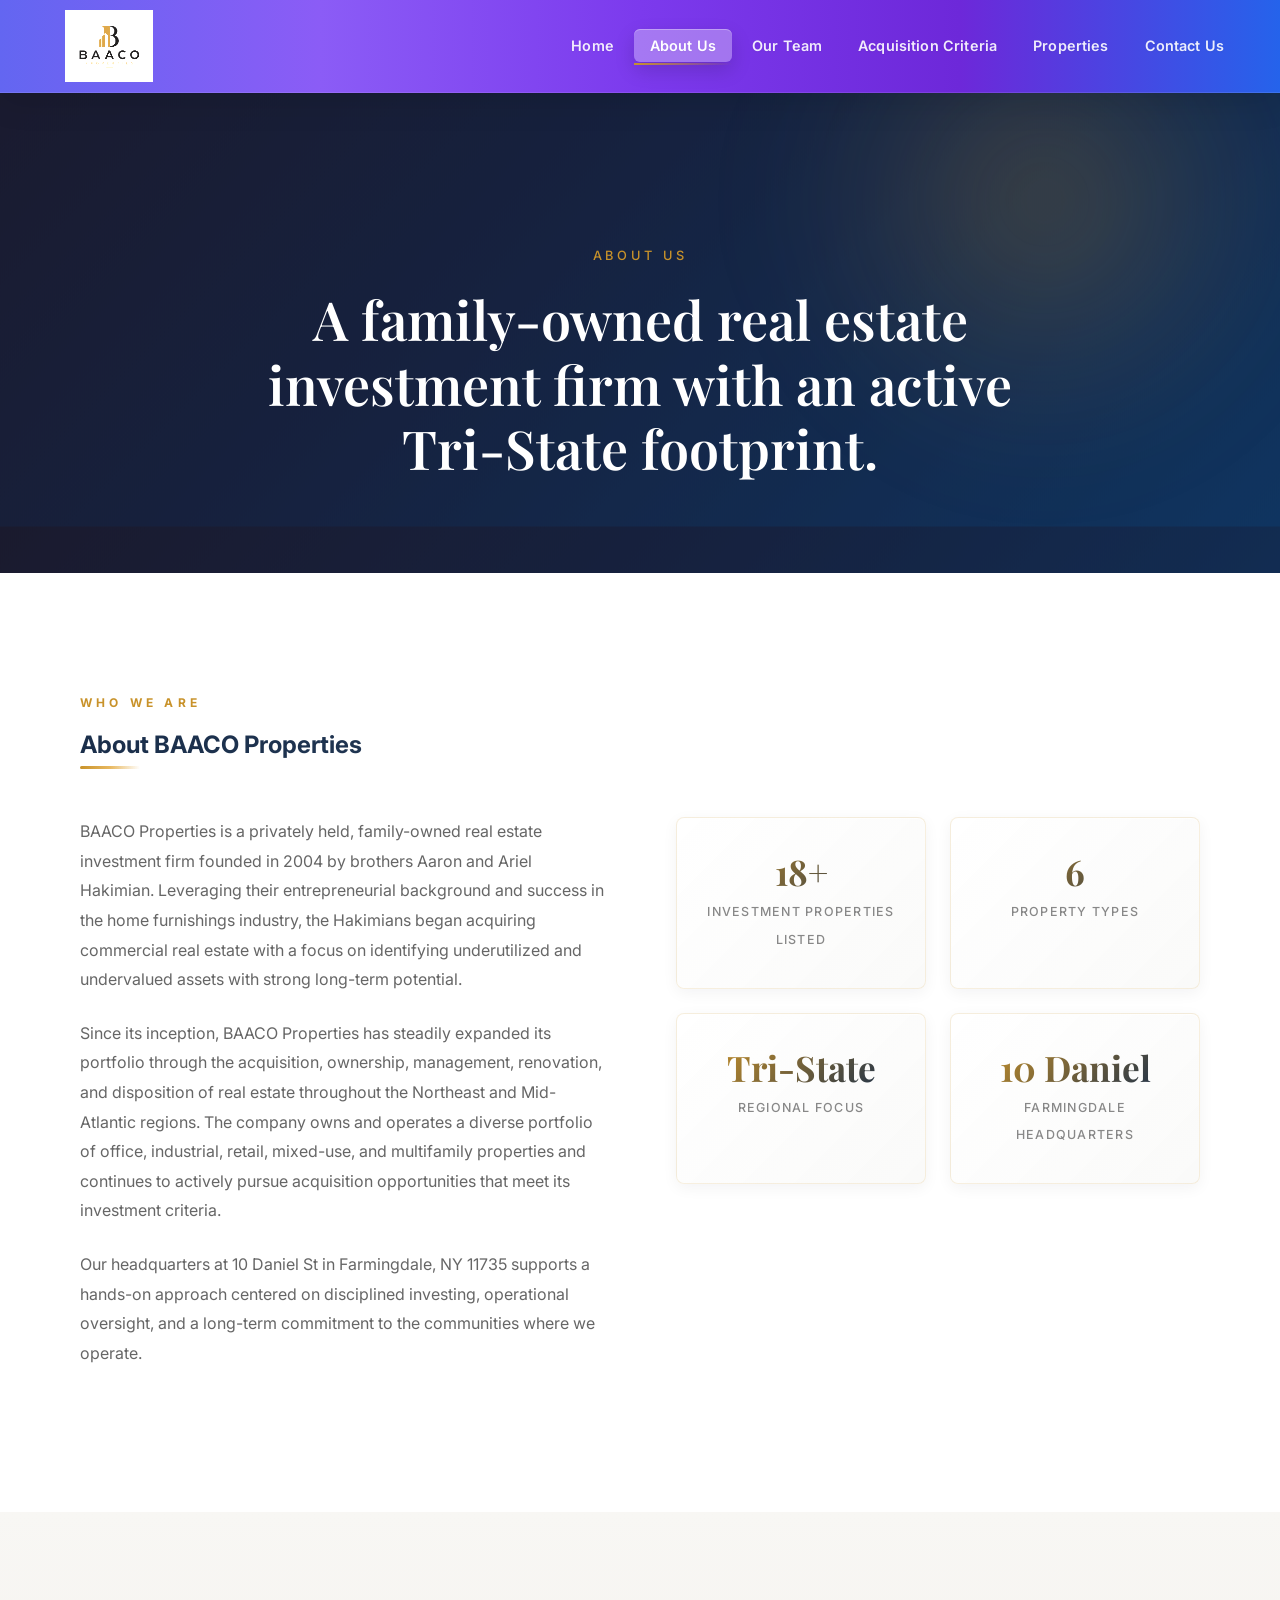
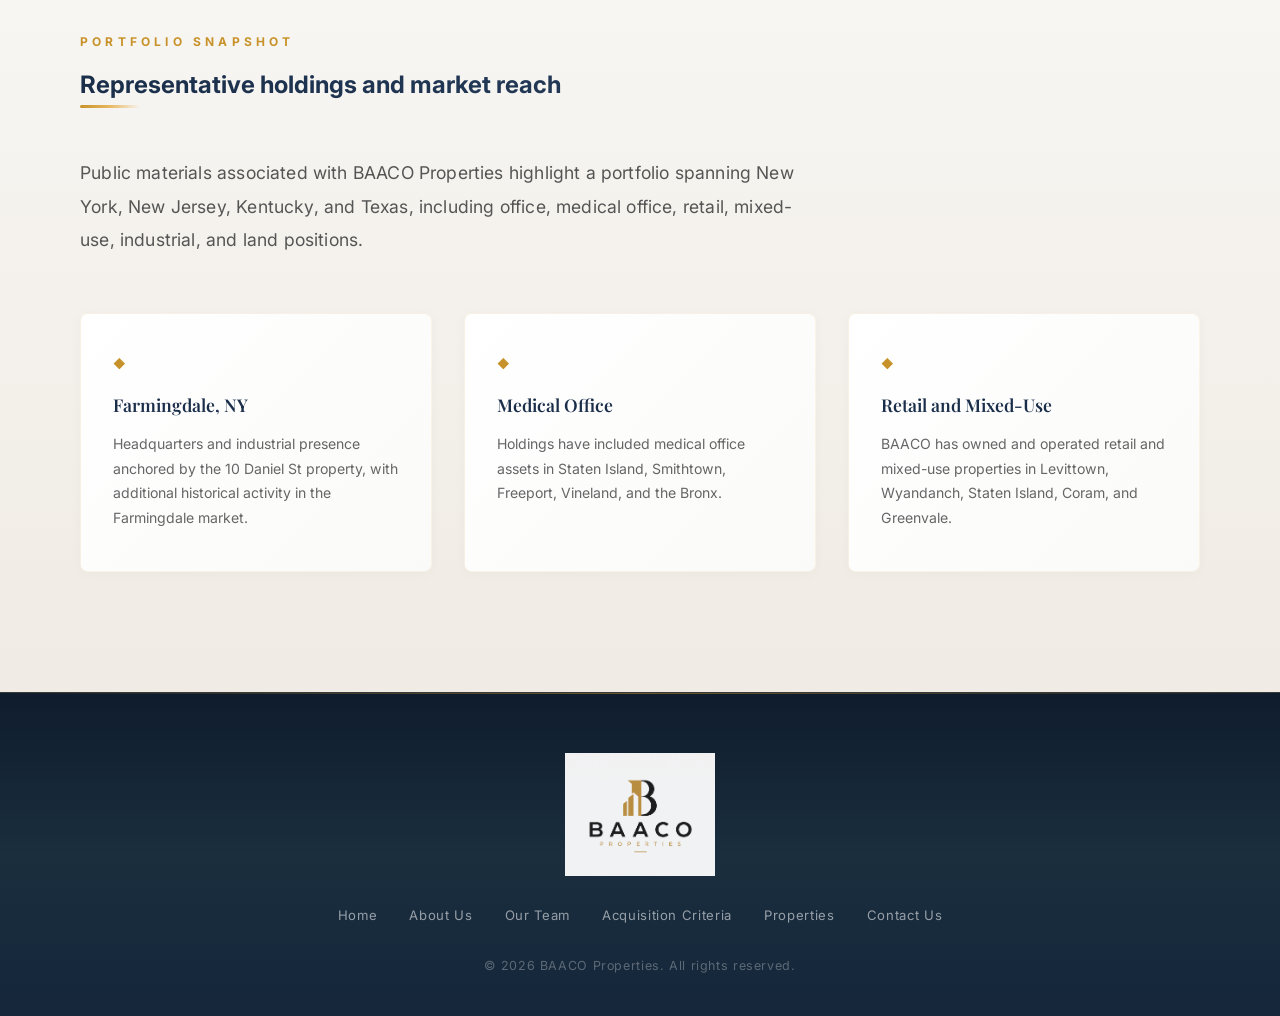
==== about.html @ a81d7909 "Initial website commit" ====
<!DOCTYPE html>
<html lang="en">
<head>
  <meta charset="UTF-8" />
  <meta name="viewport" content="width=device-width, initial-scale=1.0" />
  <title>BAACO Properties | About Us</title>
  <link rel="stylesheet" href="styles.css" />
  <link href="https://fonts.googleapis.com/css2?family=Playfair+Display:wght@400;600;700&family=Inter:wght@300;400;500;600&display=swap" rel="stylesheet" />
</head>
<body data-page="about">
  <header id="header">
    <div class="header-inner">
      <a href="index.html" class="logo">
        <img src="Images/ChatGPT Image Jun 22, 2026, 10_17_22 AM.png" alt="BAACO Properties logo" class="logo-image" />
      </a>
      <nav>
        <ul class="nav-links">
          <li><a href="index.html" class="nav-link">Home</a></li>
          <li><a href="about.html" class="nav-link">About Us</a></li>
          <li><a href="team.html" class="nav-link">Our Team</a></li>
          <li><a href="acquisition.html" class="nav-link">Acquisition Criteria</a></li>
          <li><a href="properties.html" class="nav-link">Properties</a></li>
          <li><a href="contact.html" class="nav-link">Contact Us</a></li>
        </ul>
        <button class="hamburger" id="hamburger" aria-label="Open menu">
          <span></span><span></span><span></span>
        </button>
      </nav>
    </div>
    <div class="mobile-menu" id="mobileMenu">
      <a href="index.html" class="mobile-link">Home</a> 
      <a href="about.html" class="mobile-link">About Us</a>
      <a href="team.html" class="mobile-link">Our Team</a>
      <a href="acquisition.html" class="mobile-link">Acquisition Criteria</a>
      <a href="properties.html" class="mobile-link">Properties</a>
      <a href="contact.html" class="mobile-link">Contact Us</a>
    </div>
  </header>

  <section class="page-hero">
    <div class="container">
      <p class="hero-sub">About Us</p>
      <h1 class="page-title">A family-owned real estate investment firm with an active Tri-State footprint.</h1>
    </div>
  </section>

  <section class="section">
    <div class="container">
      <div class="section-label">Who We Are</div>
      <h2 class="section-title">About BAACO Properties</h2>
      <div class="divider"></div>
      <div class="overview-grid">
        <div class="overview-text">
          <p>
            BAACO Properties is a privately held, family-owned real estate investment firm founded in 2004 by brothers Aaron and Ariel Hakimian. Leveraging their entrepreneurial background and success in the home furnishings industry, the Hakimians began acquiring commercial real estate with a focus on identifying underutilized and undervalued assets with strong long-term potential.
          </p>
          <p>
            Since its inception, BAACO Properties has steadily expanded its portfolio through the acquisition, ownership, management, renovation, and disposition of real estate throughout the Northeast and Mid-Atlantic regions. The company owns and operates a diverse portfolio of office, industrial, retail, mixed-use, and multifamily properties and continues to actively pursue acquisition opportunities that meet its investment criteria.
          </p>
          <p>
            Our headquarters at 10 Daniel St in Farmingdale, NY 11735 supports a hands-on approach centered on disciplined investing, operational oversight, and a long-term commitment to the communities where we operate.
          </p>
        </div>
        <div class="overview-stats">
          <div class="stat-card">
            <span class="stat-number">18+</span>
            <span class="stat-label">Investment Properties Listed</span>
          </div>
          <div class="stat-card">
            <span class="stat-number">6</span>
            <span class="stat-label">Property Types</span>
          </div>
          <div class="stat-card">
            <span class="stat-number">Tri-State</span>
            <span class="stat-label">Regional Focus</span>
          </div>
          <div class="stat-card">
            <span class="stat-number">10 Daniel</span>
            <span class="stat-label">Farmingdale Headquarters</span>
          </div>
        </div>
      </div>
    </div>
  </section>

  <section class="section section-alt">
    <div class="container">
      <div class="section-label">Portfolio Snapshot</div>
      <h2 class="section-title">Representative holdings and market reach</h2>
      <div class="divider"></div>
      <p class="section-intro">
        Public materials associated with BAACO Properties highlight a portfolio spanning New York, New Jersey, Kentucky, and Texas, including office, medical office, retail, mixed-use, industrial, and land positions.
      </p>
      <div class="criteria-grid">
        <div class="criteria-card">
          <div class="criteria-icon">&#9670;</div>
          <h3>Farmingdale, NY</h3>
          <p>Headquarters and industrial presence anchored by the 10 Daniel St property, with additional historical activity in the Farmingdale market.</p>
        </div>
        <div class="criteria-card">
          <div class="criteria-icon">&#9670;</div>
          <h3>Medical Office</h3>
          <p>Holdings have included medical office assets in Staten Island, Smithtown, Freeport, Vineland, and the Bronx.</p>
        </div>
        <div class="criteria-card">
          <div class="criteria-icon">&#9670;</div>
          <h3>Retail and Mixed-Use</h3>
          <p>BAACO has owned and operated retail and mixed-use properties in Levittown, Wyandanch, Staten Island, Coram, and Greenvale.</p>
        </div>
      </div>
    </div>
  </section>

  <footer class="footer">
    <div class="container footer-inner">
      <div class="footer-logo">
        <img src="Images/ChatGPT Image Jun 22, 2026, 10_17_22 AM.png" alt="BAACO Properties logo" class="footer-logo-image" />
      </div>
      <div class="footer-links">
        <a href="index.html">Home</a>
        <a href="about.html">About Us</a>
        <a href="team.html">Our Team</a>
        <a href="acquisition.html">Acquisition Criteria</a>
        <a href="properties.html">Properties</a>
        <a href="contact.html">Contact Us</a>
      </div>
      <p class="footer-copy">&copy; 2026 BAACO Properties. All rights reserved.</p>
    </div>
  </footer>

  <script src="script.js"></script>
</body>
</html>
---- styles.css ----
/* ===== RESPONSIVE DESIGN ===== */

/* Tablet: 768px and below */
@media (max-width: 768px) {
  .header-container {
    padding: 12px 24px;
    gap: 20px;
  }

  .logo-img {
    width: 100px;
    max-height: 50px;
  }

  .header-nav {
    display: none;
  }

  .header-hamburger {
    display: flex;
  }

  .nav-list {
    gap: 0;
  }

  .nav-item {
    padding: 8px 12px;
    font-size: 0.85rem;
  }

  .header-mobile-menu {
    padding: 12px 24px 20px;
  }

  .mobile-nav-item {
    padding: 10px 12px;
    font-size: 0.9rem;
  }

  .hero-content {
    padding: 40px 20px;
  }

  .hero-brand-main {
    font-size: 3rem;
  }

  .hero-brand-sub {
    font-size: 1rem;
  }
}

/* Mobile: 600px and below */
@media (max-width: 600px) {
  .header-container {
    padding: 10px 16px;
    gap: 12px;
  }

  .logo-img {
    width: 90px;
    max-height: 45px;
  }

  .header-mobile-menu {
    padding: 10px 16px 16px;
  }

  .mobile-nav-item {
    padding: 8px 10px;
    font-size: 0.85rem;
  }

  .hero {
    min-height: 90vh;
  }

  .hero-content {
    padding: 30px 16px;
    gap: 16px;
  }

  .hero-brand-main {
    font-size: 2.2rem;
  }

  .hero-brand-sub {
    font-size: 0.9rem;
  }

  .hero-title {
    font-size: 1.4rem;
  }

  .hero-cta {
    padding: 10px 24px;
    font-size: 0.85rem;
  }
}

/* Desktop: 1024px+ */
@media (min-width: 1024px) {
  .header-container {
    padding: 16px 60px;
  }

  .nav-list {
    gap: 8px;
  }

  .nav-item {
    font-size: 0.95rem;
    padding: 12px 18px;
  }
}
/* =============================================
   BAACO PROPERTIES - STYLESHEET
   ============================================= */

*, *::before, *::after {
  box-sizing: border-box;
  margin: 0;
  padding: 0;
}

html {
  scroll-behavior: smooth;
}

/* =============================================
   KEYFRAME ANIMATIONS
   ============================================= */

@keyframes fadeInUp {
  from {
    opacity: 0;
    transform: translateY(40px);
  }
  to {
    opacity: 1;
    transform: translateY(0);
  }
}

@keyframes fadeIn {
  from {
    opacity: 0;
  }
  to {
    opacity: 1;
  }
}

@keyframes slideInLeft {
  from {
    opacity: 0;
    transform: translateX(-60px);
  }
  to {
    opacity: 1;
    transform: translateX(0);
  }
}

@keyframes slideInRight {
  from {
    opacity: 0;
    transform: translateX(60px);
  }
  to {
    opacity: 1;
    transform: translateX(0);
  }
}

@keyframes scaleIn {
  from {
    opacity: 0;
    transform: scale(0.9);
  }
  to {
    opacity: 1;
    transform: scale(1);
  }
}

@keyframes float {
  0%, 100% {
    transform: translateY(0px);
  }
  50% {
    transform: translateY(-12px);
  }
}

@keyframes pulse {
  0%, 100% {
    opacity: 1;
  }
  50% {
    opacity: 0.7;
  }
}

@keyframes glow {
  0%, 100% {
    box-shadow: 0 0 20px rgba(200, 146, 42, 0.3);
  }
  50% {
    box-shadow: 0 0 40px rgba(200, 146, 42, 0.6);
  }
}

@keyframes shimmer {
  0% {
    background-position: -1000px 0;
  }
  100% {
    background-position: 1000px 0;
  }
}

@keyframes marqueeScroll {
  from {
    transform: translateX(0);
  }
  to {
    transform: translateX(-50%);
  }
}

body {
  font-family: 'Inter', sans-serif;
  color: #1a1a2e;
  background: #fff;
  line-height: 1.7;
  animation: fadeIn 0.5s ease-out;
}

a {
  color: inherit;
}

#header {
  position: sticky;
  top: 0;
  left: 0;
  width: 100%;
  z-index: 1000;
  background: linear-gradient(90deg, #6366f1 0%, #8b5cf6 25%, #7c3aed 50%, #6d28d9 75%, #2563eb 100%);
  backdrop-filter: blur(12px);
  -webkit-backdrop-filter: blur(12px);
  border-bottom: 1px solid rgba(255, 255, 255, 0.1);
  transition: box-shadow 0.3s ease;
  box-shadow: 0 10px 30px rgba(0, 0, 0, 0.1);
}

#header.scrolled {
  box-shadow: 0 10px 40px rgba(0, 0, 0, 0.15);
}

.header-inner {
  max-width: 1280px;
  margin: 0 auto;
  padding: 10px 40px;
  min-height: 92px;
  display: flex;
  align-items: center;
  justify-content: space-between;
  gap: 16px;
}

.logo {
  display: flex;
  align-items: center;
  text-decoration: none;
  cursor: pointer;
  flex-shrink: 0;
  animation: slideInLeft 0.6s ease-out;
}

.logo-image {
  display: block;
  width: 138px;
  max-height: 72px;
  height: auto;
  object-fit: contain;
  filter: brightness(1.15);
  transition: filter 0.3s ease;
}

.logo:hover .logo-image {
  filter: brightness(1.35);
}

nav {
  display: flex;
  align-items: center;
  gap: 8px;
}

.nav-links {
  display: flex;
  list-style: none;
  gap: 4px;
}

.nav-link {
  font-size: 0.9rem;
  font-weight: 500;
  color: rgba(255, 255, 255, 0.9);
  text-decoration: none;
  letter-spacing: 0.01em;
  padding: 8px 16px;
  border-radius: 6px;
  transition: all 0.3s cubic-bezier(0.34, 1.56, 0.64, 1);
  position: relative;
  background: transparent;
  white-space: nowrap;
}

.nav-link::before {
  content: "";
  position: absolute;
  inset: 0;
  background: rgba(255, 255, 255, 0.15);
  border-radius: 6px;
  opacity: 0;
  transition: opacity 0.3s ease;
  z-index: -1;
}

.nav-link:hover::before,
.nav-link.active::before {
  opacity: 1;
}

.nav-link:hover,
.nav-link.active {
  color: #ffffff;
  background: rgba(255, 255, 255, 0.2);
  backdrop-filter: blur(10px);
  box-shadow: 0 8px 20px rgba(0, 0, 0, 0.15), inset 0 1px 0 rgba(255, 255, 255, 0.3);
}

.hamburger {
  display: none;
  flex-direction: column;
  gap: 5px;
  background: none;
  border: none;
  cursor: pointer;
  padding: 6px;
  transition: all 0.3s ease;
}

.hamburger span {
  display: block;
  width: 24px;
  height: 2px;
  background: rgba(255, 255, 255, 0.9);
  border-radius: 2px;
  transition: all 0.3s cubic-bezier(0.34, 1.56, 0.64, 1);
}

.hamburger:hover span {
  background: #ffffff;
}

.hamburger.open span:nth-child(1) {
  transform: rotate(45deg) translateY(10px);
}

.hamburger.open span:nth-child(2) {
  opacity: 0;
}

.hamburger.open span:nth-child(3) {
  transform: rotate(-45deg) translateY(-8px);
}

.mobile-menu {
  display: none;
  flex-direction: column;
  background: linear-gradient(180deg, rgba(99, 102, 241, 0.95) 0%, rgba(124, 58, 237, 0.95) 100%);
  padding: 12px 40px 20px;
  border-top: 1px solid rgba(255, 255, 255, 0.1);
  backdrop-filter: blur(10px);
}

.mobile-menu.open {
  display: flex;
  animation: slideInDown 0.3s ease-out;
}

.mobile-link {
  font-size: 0.95rem;
  font-weight: 500;
  color: rgba(255, 255, 255, 0.9);
  text-decoration: none;
  padding: 12px 0;
  border-bottom: 1px solid rgba(255, 255, 255, 0.1);
  transition: all 0.3s ease;
}

.mobile-link:hover,
.mobile-link.active {
  color: #ffffff;
  padding-left: 8px;
}

.hero,
.page-hero {
  position: relative;
  display: flex;
  align-items: center;
  justify-content: center;
}

.hero {
  min-height: calc(100vh - 92px);
  padding: 30px 0 20px;
  background: linear-gradient(135deg, #1a1a2e 0%, #16213e 40%, #0f3460 100%);
  position: relative;
  overflow: hidden;
}

.hero-media-scroller {
  position: absolute;
  inset: 0;
  overflow-y: auto;
  overflow-x: hidden;
  z-index: 1;
  scrollbar-gutter: stable;
  scrollbar-width: auto;
  scrollbar-color: #c8922a rgba(8, 19, 36, 0.72);
}

.hero-media-scroller::-webkit-scrollbar {
  width: 18px;
}

.hero-media-scroller::-webkit-scrollbar-track {
  background: rgba(8, 19, 36, 0.72);
  border-left: 1px solid rgba(255, 255, 255, 0.14);
}

.hero-media-scroller::-webkit-scrollbar-thumb {
  background: linear-gradient(180deg, #e3b557 0%, #c8922a 100%);
  border-radius: 999px;
  border: 3px solid rgba(8, 19, 36, 0.72);
}

.hero-media-image {
  width: 100%;
  min-height: 100%;
  height: auto;
  display: block;
}

.hero::before {
  content: "";
  position: absolute;
  top: 0;
  left: 0;
  right: 0;
  bottom: 0;
  background: linear-gradient(135deg, rgba(26, 26, 46, 0.45) 0%, rgba(22, 33, 62, 0.45) 40%, rgba(15, 52, 96, 0.45) 100%);
  z-index: 1;
  pointer-events: none;
}

.hero::after {
  content: "";
  position: absolute;
  top: -50%;
  right: -10%;
  width: 800px;
  height: 800px;
  background: radial-gradient(circle, rgba(200, 146, 42, 0.3) 0%, rgba(200, 146, 42, 0.1) 30%, transparent 70%);
  border-radius: 50%;
  filter: blur(60px);
  z-index: 0;
}

.page-hero {
  min-height: 480px;
  padding: 140px 0 80px;
  background: linear-gradient(135deg, #1a1a2e 0%, #16213e 40%, #0f3460 100%);
  position: relative;
  overflow: hidden;
}

.page-hero::before {
  content: "";
  position: absolute;
  top: -40%;
  right: -5%;
  width: 600px;
  height: 600px;
  background: radial-gradient(circle, rgba(200, 146, 42, 0.25) 0%, rgba(200, 146, 42, 0.08) 35%, transparent 65%);
  border-radius: 50%;
  filter: blur(50px);
}

.hero-overlay {
  position: absolute;
  inset: 0;
  background: linear-gradient(135deg, rgba(10, 21, 42, 0.62) 0%, rgba(12, 28, 52, 0.56) 45%, rgba(14, 42, 82, 0.52) 100%);
  z-index: 2;
  pointer-events: none;
}

.hero-content,
.page-hero .container {
  position: relative;
  z-index: 3;
  text-align: center;
  color: #fff;
}

.hero-content {
  max-width: 760px;
  padding: 0 24px;
  display: flex;
  flex-direction: column;
  align-items: center;
  justify-content: center;
  pointer-events: none;
}

.hero-brand {
  display: flex;
  flex-direction: column;
  align-items: center;
  justify-content: center;
  margin-bottom: 24px;
  animation: fadeInUp 0.8s ease-out 0s both;
  z-index: 100;
  position: relative;
}

.hero-brand-main {
  font-size: 4rem;
  font-weight: 800;
  color: #ffffff;
  letter-spacing: 0.15em;
  line-height: 1;
  text-transform: uppercase;
  text-shadow: 0 2px 10px rgba(0, 0, 0, 0.3);
  animation: fadeInScale 0.8s ease-out 0.1s both;
  opacity: 1;
  visibility: visible;
  display: block;
}

.hero-brand-sub {
  font-size: 1.2rem;
  font-weight: 400;
  color: #999999;
  letter-spacing: 0.15em;
  text-transform: uppercase;
  margin-top: 8px;
  animation: fadeInScale 0.8s ease-out 0.2s both;
  opacity: 1;
  visibility: visible;
  display: block;
}

.hero-sub {
  font-size: 0.8rem;
  letter-spacing: 0.3em;
  font-weight: 500;
  color: #c8922a;
  margin-bottom: 20px;
  text-transform: uppercase;
}

.hero-title,
.page-title {
  font-family: 'Playfair Display', serif;
  font-size: clamp(2.4rem, 5vw, 4rem);
  font-weight: 600;
  line-height: 1.2;
  color: #fff;
  animation: fadeInUp 0.8s ease-out 0.2s both;
}

.page-title {
  max-width: 820px;
  margin: 0 auto;
  font-size: clamp(2rem, 4.2vw, 3.4rem);
}

.hero-title {
  margin-bottom: 36px;
}

.hero-btn {
  display: inline-block;
  padding: 14px 42px;
  background: transparent;
  border: 1.5px solid rgba(255, 255, 255, 0.8);
  color: #fff;
  font-size: 0.875rem;
  font-weight: 500;
  letter-spacing: 0.12em;
  text-decoration: none;
  text-transform: uppercase;
  transition: all 0.4s cubic-bezier(0.34, 1.56, 0.64, 1);
  animation: fadeInUp 0.8s ease-out 0.4s both;
  pointer-events: auto;
}

.hero-btn:hover {
  background: #c8922a;
  border-color: #c8922a;
  color: #fff;
  transform: translateY(-3px);
  box-shadow: 0 12px 30px rgba(200, 146, 42, 0.3);
}

.hero-ticker {
  position: relative;
  overflow: hidden;
  border-top: 1px solid rgba(255, 255, 255, 0.08);
  border-bottom: 1px solid rgba(15, 28, 46, 0.08);
  background: linear-gradient(180deg, #f7f4ee 0%, #ffffff 100%);
}

.hero-ticker::before,
.hero-ticker::after {
  content: "";
  position: absolute;
  top: 0;
  bottom: 0;
  width: 110px;
  z-index: 2;
  pointer-events: none;
}

.hero-ticker::before {
  left: 0;
  background: linear-gradient(90deg, #f7f4ee 0%, rgba(247, 244, 238, 0) 100%);
}

.hero-ticker::after {
  right: 0;
  background: linear-gradient(270deg, #ffffff 0%, rgba(255, 255, 255, 0) 100%);
}

.hero-ticker-track {
  display: flex;
  width: max-content;
  animation: marqueeScroll 26s linear infinite;
}

.hero-ticker-group {
  display: flex;
  align-items: center;
  gap: 34px;
  flex-shrink: 0;
  padding: 20px 17px;
}

.hero-ticker-group span {
  position: relative;
  font-size: 1.45rem;
  line-height: 1;
  letter-spacing: 0.06em;
  text-transform: uppercase;
  font-weight: 700;
  color: #14253c;
  white-space: nowrap;
}

.hero-ticker-group span::after {
  content: "/";
  margin-left: 34px;
  color: #c8922a;
}

.hero-ticker-group span:last-child::after {
  content: "/";
}

@media (prefers-reduced-motion: reduce) {
  .hero-ticker-track {
    animation: none;
  }
}

@media (max-width: 768px) {
  .hero-ticker::before,
  .hero-ticker::after {
    width: 48px;
  }

  .hero-ticker-group {
    gap: 22px;
    padding: 16px 12px;
  }

  .hero-ticker-group span {
    font-size: 0.92rem;
    letter-spacing: 0.08em;
  }

  .hero-ticker-group span::after {
    margin-left: 22px;
  }
}

.section {
  padding: 120px 0;
}

.section-alt {
  background: linear-gradient(180deg, #f8f7f4 0%, #f0ebe4 100%);
}

.container {
  max-width: 1200px;
  margin: 0 auto;
  padding: 0 40px;
}

.section-label {
  font-size: 0.75rem;
  letter-spacing: 0.35em;
  font-weight: 700;
  color: #c8922a;
  text-transform: uppercase;
  margin-bottom: 12px;
}\n\n.section-title {
  font-family: 'Playfair Display', serif;
  font-size: clamp(1.8rem, 3vw, 2.8rem);
  font-weight: 700;
  color: #1a2e4a;
  margin-bottom: 24px;
}

.divider {
  width: 60px;
  height: 3px;
  background: linear-gradient(90deg, #c8922a 0%, #e8b860 100%);
  margin-bottom: 48px;
  border-radius: 2px;
}

.section-intro {
  max-width: 720px;
  font-size: 1.05rem;
  color: #666;
  margin-bottom: 56px;
  line-height: 1.85;
  font-weight: 400;
}

.home-grid {
  display: grid;
  grid-template-columns: repeat(2, minmax(0, 1fr));
  gap: 28px;
}

.feature-card {
  display: block;
  padding: 36px 34px;
  border: 1px solid rgba(200, 146, 42, 0.15);
  text-decoration: none;
  background: linear-gradient(135deg, #ffffff 0%, #fafaf9 100%);
  border-radius: 8px;
  transition: all 0.3s cubic-bezier(0.34, 1.56, 0.64, 1);
  box-shadow: 0 2px 8px rgba(0, 0, 0, 0.04);
  position: relative;
  overflow: hidden;
}

.feature-card::before {
  content: "";
  position: absolute;
  top: 0;
  left: -100%;
  width: 100%;
  height: 100%;
  background: linear-gradient(90deg, transparent, rgba(200, 146, 42, 0.1), transparent);
  transition: left 0.6s ease;
}

.feature-card:hover::before {
  left: 100%;
}

.feature-card:hover {
  transform: translateY(-6px);
  box-shadow: 0 24px 48px rgba(200, 146, 42, 0.15);
  border-color: #c8922a;
}

.feature-kicker {
  display: block;
  margin-bottom: 10px;
  font-size: 0.78rem;
  letter-spacing: 0.16em;
  text-transform: uppercase;
  color: #c8922a;
  font-weight: 600;
}

.feature-card h3 {
  font-family: 'Playfair Display', serif;
  font-size: 1.35rem;
  color: #1a2e4a;
  margin-bottom: 12px;
}

.feature-card p {
  color: #666;
  font-size: 0.92rem;
}

.overview-grid {
  display: grid;
  grid-template-columns: 1fr 1fr;
  gap: 72px;
  align-items: start;
}

.overview-text p {
  font-size: 1rem;
  color: #666;
  margin-bottom: 24px;
  line-height: 1.85;
  font-weight: 400;
}

.overview-text p strong {
  color: #1a2e4a;
  font-weight: 600;
}

.overview-stats {
  display: grid;
  grid-template-columns: 1fr 1fr;
  gap: 24px;
}

.acquisition-page {
  background:
    radial-gradient(circle at top right, rgba(200, 146, 42, 0.10), transparent 24%),
    linear-gradient(180deg, #f7f4ee 0%, #ffffff 24%, #fbfaf8 100%);
}

.acquisition-section {
  position: relative;
}

.acquisition-intro-panel {
  display: grid;
  grid-template-columns: minmax(0, 1.35fr) minmax(280px, 0.9fr);
  gap: 28px;
  align-items: end;
  padding: 42px;
  border-radius: 34px;
  background: linear-gradient(135deg, rgba(255, 255, 255, 0.96) 0%, rgba(248, 245, 239, 0.98) 100%);
  border: 1px solid rgba(26, 46, 74, 0.08);
  box-shadow: 0 26px 70px rgba(18, 28, 45, 0.08);
}

.acquisition-intro-copy .section-intro {
  margin-bottom: 0;
  max-width: 760px;
}

.acquisition-intro-stats {
  display: grid;
  gap: 14px;
}

.acquisition-mini-stat {
  padding: 22px 22px 20px;
  border-radius: 22px;
  background: linear-gradient(135deg, #1a2e4a 0%, #213e66 100%);
  box-shadow: 0 18px 42px rgba(26, 46, 74, 0.18);
}

.acquisition-mini-value {
  display: block;
  margin-bottom: 6px;
  font-family: 'Playfair Display', serif;
  font-size: 1.55rem;
  color: #fff;
}

.acquisition-mini-label {
  display: block;
  font-size: 0.72rem;
  font-weight: 700;
  letter-spacing: 0.15em;
  text-transform: uppercase;
  color: rgba(255, 255, 255, 0.72);
}

.acquisition-criteria-grid {
  margin-top: 34px;
}

.acquisition-criteria-card {
  position: relative;
  padding-top: 46px;
  border-radius: 22px;
  background: linear-gradient(180deg, #ffffff 0%, #fbf9f5 100%);
  box-shadow: 0 16px 38px rgba(18, 28, 45, 0.05);
}

.acquisition-criteria-card::before {
  content: "";
  position: absolute;
  top: 0;
  left: 0;
  right: 0;
  height: 4px;
  border-radius: 22px 22px 0 0;
  background: linear-gradient(90deg, #c8922a 0%, rgba(200, 146, 42, 0) 88%);
}

.acquisition-thresholds-shell {
  display: grid;
  grid-template-columns: minmax(0, 1.05fr) minmax(0, 1fr);
  gap: 28px;
  margin-top: 56px;
  padding: 38px;
  border-radius: 34px;
  background: linear-gradient(135deg, #16253e 0%, #1d3960 100%);
  box-shadow: 0 30px 80px rgba(18, 28, 45, 0.18);
}

.acquisition-subtitle {
  font-size: clamp(1.5rem, 2.5vw, 2rem);
}

.acquisition-thresholds-copy .section-title,
.acquisition-thresholds-copy p,
.acquisition-thresholds-copy .section-label {
  color: #fff;
}

.acquisition-thresholds-copy .section-label {
  color: #d6a94b;
}

.acquisition-thresholds-copy .divider {
  background: linear-gradient(90deg, #d6a94b 0%, rgba(214, 169, 75, 0.12) 100%);
}

.acquisition-thresholds-copy p {
  color: rgba(255, 255, 255, 0.84);
}

.acquisition-threshold-stats {
  align-self: stretch;
}

.acquisition-threshold-stats .stat-card {
  background: rgba(255, 255, 255, 0.96);
}

.acquisition-leadership-grid {
  margin-top: 38px;
  padding-top: 42px;
  border-top: 1px solid rgba(26, 46, 74, 0.08);
}

.acquisition-leadership-copy p + p {
  margin-top: 16px;
}

.acquisition-portfolio-section {
  border-top: 1px solid rgba(26, 46, 74, 0.05);
}

.acquisition-properties-grid {
  grid-template-columns: repeat(auto-fit, minmax(260px, 1fr));
  gap: 28px;
}

.acquisition-property-card {
  border-radius: 24px;
  overflow: hidden;
  border: 1px solid rgba(26, 46, 74, 0.08);
  box-shadow: 0 18px 42px rgba(18, 28, 45, 0.06);
  transition: transform 0.3s ease, box-shadow 0.3s ease, border-color 0.3s ease;
}

.acquisition-property-card:hover {
  transform: translateY(-8px);
  border-color: rgba(200, 146, 42, 0.28);
  box-shadow: 0 28px 58px rgba(18, 28, 45, 0.12);
}

.acquisition-property-card .property-img {
  height: 240px;
}

.acquisition-property-card .property-info {
  padding: 26px 24px 24px;
}

.acquisition-property-card .property-info h3 {
  font-size: 1.2rem;
  margin-bottom: 10px;
}

.acquisition-property-card .property-info p {
  font-size: 0.92rem;
  color: #5d6371;
  line-height: 1.8;
}

.overview-stats {
  display: grid;
  grid-template-columns: 1fr 1fr;
  gap: 24px;
}

.stat-card {
  background: linear-gradient(135deg, #ffffff 0%, #fafaf9 100%);
  border: 1px solid rgba(200, 146, 42, 0.15);
  padding: 36px 28px;
  text-align: center;
  border-radius: 8px;
  transition: all 0.3s cubic-bezier(0.34, 1.56, 0.64, 1);
  box-shadow: 0 2px 8px rgba(0, 0, 0, 0.04);
}

.stat-card:hover {
  box-shadow: 0 20px 40px rgba(200, 146, 42, 0.12);
  transform: translateY(-4px);
  border-color: #c8922a;
}

.stat-number {
  display: block;
  font-family: 'Playfair Display', serif;
  font-size: 2.2rem;
  font-weight: 700;
  color: #1a2e4a;
  line-height: 1;
  margin-bottom: 8px;
}

.stat-label {
  font-size: 0.78rem;
  letter-spacing: 0.1em;
  text-transform: uppercase;
  color: #888;
  font-weight: 500;
}

.team-grid {
  display: grid;
  grid-template-columns: repeat(auto-fit, minmax(250px, 1fr));
  gap: 28px;
}

.team-card {
  --team-accent: #c8922a;
  --team-accent-soft: rgba(200, 146, 42, 0.16);
  display: flex;
  flex-direction: column;
  min-height: 100%;
  padding: 26px 18px 16px;
  text-align: center;
  border: 1px solid rgba(26, 46, 74, 0.06);
  border-radius: 22px;
  background:
    linear-gradient(180deg, rgba(255, 255, 255, 0.99) 0%, rgba(248, 246, 241, 0.96) 100%);
  box-shadow: 0 20px 45px rgba(18, 28, 45, 0.09);
  transition: transform 0.35s ease, box-shadow 0.35s ease, border-color 0.35s ease;
  position: relative;
  overflow: hidden;
}

.team-card:hover {
  transform: translateY(-8px);
  box-shadow: 0 28px 64px rgba(18, 28, 45, 0.14);
  border-color: var(--team-accent-soft);
}

.team-card::before {
  content: "";
  position: absolute;
  top: 0;
  left: 0;
  right: 0;
  height: 4px;
  background: linear-gradient(90deg, var(--team-accent) 0%, rgba(255, 255, 255, 0) 90%);
}

.team-card-gold {
  --team-accent: #c49a45;
  --team-accent-soft: rgba(196, 154, 69, 0.18);
}

.team-card-blue {
  --team-accent: #5e82af;
  --team-accent-soft: rgba(94, 130, 175, 0.18);
}

.team-card-green {
  --team-accent: #729f62;
  --team-accent-soft: rgba(114, 159, 98, 0.18);
}

.team-card-purple {
  --team-accent: #8e72b0;
  --team-accent-soft: rgba(142, 114, 176, 0.18);
}

.team-card-top {
  display: flex;
  align-items: center;
  justify-content: flex-start;
  gap: 14px;
  margin-bottom: 18px;
}

.team-card-body {
  display: flex;
  flex-direction: column;
  flex: 1;
  align-items: center;
}

.team-photo {
  width: 48px;
  height: 48px;
  border-radius: 14px;
  display: flex;
  align-items: center;
  justify-content: center;
  font-family: 'Playfair Display', serif;
  font-size: 1.35rem;
  font-weight: 700;
  color: #fff;
  letter-spacing: 0.05em;
  background: linear-gradient(135deg, color-mix(in srgb, var(--team-accent) 88%, white 12%) 0%, var(--team-accent) 100%);
  box-shadow: inset 0 1px 0 rgba(255, 255, 255, 0.24), 0 12px 24px rgba(18, 28, 45, 0.12);
}

.team-role-badge {
  padding: 0;
  border-radius: 0;
  background: transparent;
  color: var(--team-accent);
  font-size: 0.68rem;
  font-weight: 700;
  letter-spacing: 0.18em;
  text-transform: uppercase;
}

.team-name {
  font-family: 'Playfair Display', serif;
  font-size: 1.05rem;
  font-weight: 600;
  color: #1a2e4a;
  margin-bottom: 6px;
}

.team-title {
  font-size: 0.64rem;
  letter-spacing: 0.26em;
  text-transform: uppercase;
  color: var(--team-accent);
  margin-bottom: 14px;
  font-weight: 700;
}

.team-title::after {
  content: "";
  display: block;
  width: 26px;
  height: 1px;
  margin: 12px auto 0;
  background: rgba(26, 46, 74, 0.16);
}

.team-bio {
  max-width: 250px;
  font-size: 0.9rem;
  color: #5d6371;
  line-height: 1.75;
  margin-bottom: 18px;
}

.team-contact-list {
  display: flex;
  flex-direction: column;
  gap: 8px;
  margin-top: auto;
  width: 100%;
}

.team-contact-item {
  display: flex;
  align-items: center;
  gap: 12px;
  padding: 12px 14px;
  border-radius: 14px;
  background: rgba(255, 255, 255, 0.92);
  border: 1px solid rgba(26, 46, 74, 0.06);
  box-shadow: 0 8px 16px rgba(18, 28, 45, 0.04);
  text-decoration: none;
  transition: transform 0.25s ease, border-color 0.25s ease, box-shadow 0.25s ease;
  text-align: left;
}

.team-contact-item:hover {
  transform: translateY(-2px);
  border-color: var(--team-accent-soft);
  box-shadow: 0 14px 24px rgba(18, 28, 45, 0.08);
}

.team-contact-icon {
  display: inline-flex;
  align-items: center;
  justify-content: center;
  width: 34px;
  height: 34px;
  border-radius: 10px;
  background: linear-gradient(135deg, rgba(26, 46, 74, 0.06), var(--team-accent-soft));
  color: #1a2e4a;
  font-size: 0.92rem;
  flex-shrink: 0;
}

.team-contact-text {
  display: flex;
  flex-direction: column;
  min-width: 0;
}

.team-contact-label {
  font-size: 0.58rem;
  font-weight: 700;
  letter-spacing: 0.16em;
  text-transform: uppercase;
  color: var(--team-accent);
  margin-bottom: 2px;
}

.team-contact-value {
  font-size: 0.76rem;
  color: #546079;
  line-height: 1.4;
  word-break: break-word;
}

.team-contact-label {
  font-size: 0.68rem;
  font-weight: 700;
  letter-spacing: 0.16em;
  text-transform: uppercase;
  color: #a7822d;
  margin-bottom: 3px;
}

.team-contact-value {
  font-size: 0.92rem;
  color: #23344c;
  line-height: 1.45;
  overflow-wrap: anywhere;
}

.criteria-grid {
  display: grid;
  grid-template-columns: repeat(3, 1fr);
  gap: 32px;
}

.criteria-card {
  padding: 40px 32px;
  border: 1px solid rgba(200, 146, 42, 0.1);
  border-radius: 8px;
  transition: all 0.3s cubic-bezier(0.34, 1.56, 0.64, 1);
  background: linear-gradient(135deg, #ffffff 0%, #fafaf9 100%);
  box-shadow: 0 2px 12px rgba(0, 0, 0, 0.03);
}

.criteria-card:hover {
  box-shadow: 0 20px 40px rgba(200, 146, 42, 0.12);
  transform: translateY(-6px);
  border-color: #c8922a;
}

.criteria-icon {
  font-size: 0.75rem;
  color: #c8922a;
  margin-bottom: 16px;
  letter-spacing: 0.2em;
}

.criteria-card h3 {
  font-family: 'Playfair Display', serif;
  font-size: 1.1rem;
  color: #1a2e4a;
  margin-bottom: 12px;
  font-weight: 600;
}

.criteria-card p {
  font-size: 0.88rem;
  color: #666;
  line-height: 1.75;
}

.properties-grid {
  display: grid;
  grid-template-columns: repeat(auto-fill, minmax(250px, 1fr));
  gap: 24px;
}

.grid-card {
  position: relative;
  overflow: hidden;
  background: #fff;
  border-radius: 4px;
  box-shadow: 0 2px 12px rgba(0, 0, 0, 0.08);
  transition: box-shadow 0.3s, transform 0.3s;
}

.grid-card:hover {
  box-shadow: 0 24px 48px rgba(200, 146, 42, 0.18);
  transform: translateY(-8px);
}

.grid-card img {
  width: 100%;
  height: 280px;
  object-fit: cover;
  display: block;
  transition: transform 0.4s cubic-bezier(0.34, 1.56, 0.64, 1);
}

.grid-card:hover img {
  transform: scale(1.08);
}

.grid-meta {
  padding: 20px 16px;
  text-align: center;
  background: linear-gradient(180deg, #ffffff 0%, #fafaf8 100%);
}

.grid-meta p {
  font-size: 0.98rem;
  font-weight: 600;
  color: #1a2e4a;
  letter-spacing: 0.03em;
}

.property-card {
  border-radius: 2px;
  overflow: hidden;
  border: 1px solid #e8e4dc;
  transition: box-shadow 0.3s;
  background: #fff;
}

.property-card:hover {
  box-shadow: 0 12px 32px rgba(0, 0, 0, 0.10);
}

.property-img {
  height: 220px;
  position: relative;
  display: flex;
  align-items: flex-end;
  padding: 16px;
  overflow: hidden;
}

.property-img img {
  width: 100%;
  height: 100%;
  object-fit: cover;
  display: block;
  position: absolute;
  inset: 0;
}

.property-overlay {
  position: absolute;
  inset: 0;
  background: rgba(0, 0, 0, 0.18);
  display: flex;
  align-items: flex-end;
  padding: 16px;
}

.property-tag {
  font-size: 0.7rem;
  letter-spacing: 0.2em;
  font-weight: 600;
  color: rgba(255, 255, 255, 0.9);
  text-transform: uppercase;
  background: rgba(200, 146, 42, 0.85);
  padding: 4px 10px;
  border-radius: 2px;
}

.property-info {
  padding: 28px 28px 24px;
}

.property-info h3 {
  font-family: 'Playfair Display', serif;
  font-size: 1.15rem;
  color: #1a2e4a;
  margin-bottom: 10px;
  font-weight: 600;
}

.property-info p {
  font-size: 0.875rem;
  color: #666;
  line-height: 1.75;
  margin-bottom: 16px;
}

.property-link {
  font-size: 0.82rem;
  font-weight: 600;
  color: #c8922a;
  text-decoration: none;
  letter-spacing: 0.05em;
  transition: color 0.2s;
}

.property-link:hover {
  color: #1a2e4a;
}

.featured-properties {
  display: grid;
  grid-template-columns: repeat(auto-fit, minmax(320px, 1fr));
  gap: 32px;
}

.featured-property-card {
  background: linear-gradient(135deg, #ffffff 0%, #fafaf8 100%);
  border-radius: 12px;
  overflow: hidden;
  border: 1px solid rgba(200, 146, 42, 0.15);
  box-shadow: 0 4px 20px rgba(0, 0, 0, 0.08);
  transition: all 0.35s cubic-bezier(0.34, 1.56, 0.64, 1);
  display: flex;
  flex-direction: column;
  height: 100%;
}

.featured-property-card:hover {
  box-shadow: 0 24px 56px rgba(200, 146, 42, 0.18);
  transform: translateY(-8px);
  border-color: #c8922a;
}

.featured-property-card .property-image {
  height: 240px;
  background-size: cover;
  background-position: center;
  position: relative;
  overflow: hidden;
}

.featured-property-card .property-image img {
  width: 100%;
  height: 100%;
  object-fit: cover;
  display: block;
}

.featured-property-card .property-image::after {
  content: "";
  position: absolute;
  inset: 0;
  background: linear-gradient(180deg, transparent 0%, rgba(0, 0, 0, 0.15) 100%);
}

.property-badge {
  position: absolute;
  top: 16px;
  right: 16px;
  background: linear-gradient(135deg, #c8922a 0%, #e8b860 100%);
  color: #fff;
  padding: 6px 14px;
  border-radius: 20px;
  font-size: 0.75rem;
  font-weight: 700;
  letter-spacing: 0.08em;
  text-transform: uppercase;
  z-index: 2;
  box-shadow: 0 4px 12px rgba(200, 146, 42, 0.3);
}

.featured-property-card .property-details {
  padding: 32px 28px;
  flex: 1;
  display: flex;
  flex-direction: column;
}

.featured-property-card h3 {
  font-family: 'Playfair Display', serif;
  font-size: 1.35rem;
  color: #1a2e4a;
  margin-bottom: 8px;
  font-weight: 700;
}

.property-location {
  font-size: 0.9rem;
  color: #c8922a;
  font-weight: 600;
  letter-spacing: 0.02em;
  margin-bottom: 12px;
}

.property-info {
  font-size: 0.95rem;
  color: #666;
  margin-bottom: 24px;
  flex: 1;
}

.view-btn {
  display: inline-block;
  font-size: 0.9rem;
  font-weight: 600;
  color: #c8922a;
  text-decoration: none;
  letter-spacing: 0.05em;
  transition: all 0.3s;
  align-self: flex-start;
}

.view-btn:hover {
  color: #1a2e4a;
  transform: translateX(4px);
}

.properties-heading {
  text-align: center;
  letter-spacing: 0.12em;
  text-transform: uppercase;
  font-size: clamp(1.7rem, 3vw, 2.4rem);
}

.properties-heading + .divider {
  margin-left: auto;
  margin-right: auto;
}

.properties-heading + .divider + .section-intro {
  text-align: center;
  margin-left: auto;
  margin-right: auto;
}

.properties-mosaic {
  display: grid;
  grid-template-columns: repeat(3, minmax(0, 1fr));
  gap: 14px;
  align-items: start;
}

.mosaic-card {
  position: relative;
  overflow: hidden;
  background: #fff;
  border-radius: 0;
}

.card-wide {
  grid-column: span 1;
}

.card-tall {
  grid-row: span 2;
}

.card-large {
  grid-row: span 2;
}

.mosaic-photo {
  height: 260px;
  background-image: var(--image);
  background-repeat: no-repeat;
  background-size: 215% 385%;
  background-position: var(--x) var(--y);
  transition: transform 0.4s ease;
}

.properties-gallery {
  margin-top: 0;
}

.mosaic-photo-image {
  width: 100%;
  height: 240px;
  display: block;
  object-fit: cover;
  transition: transform 0.4s ease;
}

.card-tall .mosaic-photo,
.card-large .mosaic-photo,
.card-tall .mosaic-photo-image,
.card-large .mosaic-photo-image {
  height: 420px;
}

.mosaic-card:hover .mosaic-photo,
.mosaic-card:hover .mosaic-photo-image {
  transform: scale(1.02);
}

.mosaic-meta {
  padding: 14px 4px 0;
}

.mosaic-meta h3 {
  font-family: 'Playfair Display', serif;
  font-size: 1.2rem;
  color: #1a2e4a;
  margin-bottom: 3px;
}

.mosaic-meta p {
  font-size: 0.83rem;
  letter-spacing: 0.12em;
  text-transform: uppercase;
  color: #7b8190;
}

.contact-grid {
  display: grid;
  grid-template-columns: 1fr 1.5fr;
  gap: 80px;
  align-items: start;
}

.contact-info h3 {
  font-family: 'Playfair Display', serif;
  font-size: 1.4rem;
  color: #1a2e4a;
  margin-bottom: 16px;
}

.contact-info > p {
  font-size: 0.9rem;
  color: #666;
  line-height: 1.75;
  margin-bottom: 32px;
}

.contact-directory {
  margin-bottom: 32px;
  padding: 24px;
  border: 1px solid #e8e4dc;
  background: #f8f7f4;
}

.contact-directory h4 {
  font-family: 'Playfair Display', serif;
  font-size: 1.05rem;
  color: #1a2e4a;
  margin-bottom: 14px;
}

.contact-directory p {
  font-size: 0.88rem;
  color: #666;
  line-height: 1.65;
  margin-bottom: 14px;
}

.contact-directory p:last-child {
  margin-bottom: 0;
}

.contact-directory strong {
  color: #1a2e4a;
}

.contact-directory a {
  color: #1a2e4a;
  text-decoration: none;
}

.contact-directory a:hover {
  color: #c8922a;
}

.cta-section {
  background: linear-gradient(135deg, #1a1a2e 0%, #16213e 40%, #0f3460 100%);
  position: relative;
  overflow: hidden;
  color: #fff;
  text-align: center;
}

.cta-section::before {
  content: "";
  position: absolute;
  top: -30%;
  right: -10%;
  width: 500px;
  height: 500px;
  background: radial-gradient(circle, rgba(200, 146, 42, 0.25) 0%, transparent 60%);
  border-radius: 50%;
  filter: blur(40px);
}

.cta-section::after {
  content: "";
  position: absolute;
  bottom: -20%;
  left: -5%;
  width: 400px;
  height: 400px;
  background: radial-gradient(circle, rgba(200, 146, 42, 0.15) 0%, transparent 60%);
  border-radius: 50%;
  filter: blur(40px);
}

.cta-content {
  position: relative;
  z-index: 2;
  max-width: 720px;
  margin: 0 auto;
  padding: 60px 40px;
}

.cta-content .section-label {
  color: #c8922a;
}

.cta-content .section-title {
  color: #fff;
  margin-bottom: 20px;
}

.cta-content p {
  font-size: 1.05rem;
  color: rgba(255, 255, 255, 0.85);
  margin-bottom: 36px;
  line-height: 1.85;
}

.cta-button {
  display: inline-block;
  padding: 16px 48px;
  background: linear-gradient(135deg, #c8922a 0%, #e8b860 100%);
  color: #fff;
  text-decoration: none;
  font-weight: 700;
  letter-spacing: 0.08em;
  text-transform: uppercase;
  font-size: 0.9rem;
  border-radius: 6px;
  transition: all 0.3s cubic-bezier(0.34, 1.56, 0.64, 1);
  box-shadow: 0 8px 24px rgba(200, 146, 42, 0.3);
}

.cta-button:hover {
  transform: translateY(-2px);
  box-shadow: 0 12px 36px rgba(200, 146, 42, 0.4);
}

.contact-detail {
  display: flex;
  gap: 14px;
  margin-bottom: 24px;
  align-items: flex-start;
}

.contact-icon {
  color: #c8922a;
  font-size: 0.5rem;
  margin-top: 7px;
  flex-shrink: 0;
}

.contact-detail strong {
  display: block;
  font-size: 0.78rem;
  letter-spacing: 0.1em;
  text-transform: uppercase;
  color: #1a2e4a;
  margin-bottom: 4px;
  font-weight: 600;
}

.contact-detail div {
  font-size: 0.875rem;
  color: #666;
  line-height: 1.6;
}

.contact-form {
  display: flex;
  flex-direction: column;
  gap: 20px;
}

.contact-map-section {
  margin-top: 56px;
  padding: 34px;
  border: 1px solid #e8e4dc;
  border-radius: 28px;
  background: linear-gradient(180deg, #ffffff 0%, #f8f7f4 100%);
  box-shadow: 0 20px 55px rgba(18, 28, 45, 0.08);
}

.contact-map-header {
  display: flex;
  align-items: end;
  justify-content: space-between;
  gap: 24px;
  margin-bottom: 24px;
}

.contact-map-title {
  font-family: 'Playfair Display', serif;
  font-size: 2rem;
  color: #1a2e4a;
  line-height: 1.2;
}

.map-directions-link {
  display: inline-flex;
  align-items: center;
  justify-content: center;
  min-height: 46px;
  padding: 0 18px;
  border-radius: 999px;
  border: 1px solid rgba(26, 46, 74, 0.12);
  background: #fff;
  color: #1a2e4a;
  text-decoration: none;
  font-size: 0.82rem;
  font-weight: 700;
  letter-spacing: 0.12em;
  text-transform: uppercase;
  transition: border-color 0.2s ease, color 0.2s ease, transform 0.2s ease;
}

.map-directions-link:hover {
  color: #c8922a;
  border-color: rgba(200, 146, 42, 0.42);
  transform: translateY(-1px);
}

.contact-map-frame {
  overflow: hidden;
  border-radius: 22px;
  border: 1px solid rgba(26, 46, 74, 0.08);
  background: #eef2f6;
  box-shadow: inset 0 1px 0 rgba(255, 255, 255, 0.65);
}

.contact-map-frame iframe {
  display: block;
  width: 100%;
  height: 420px;
  border: 0;
}

.form-row {
  display: grid;
  grid-template-columns: 1fr 1fr;
  gap: 20px;
}

.form-group {
  display: flex;
  flex-direction: column;
  gap: 6px;
}

.form-group label {
  display: none;
}

.contact-card .form-group label {
  display: none !important;
}

.form-group input,
.form-group select,
.form-group textarea {
  padding: 12px 16px;
  border: 1px solid #ddd;
  border-radius: 2px;
  font-family: 'Inter', sans-serif;
  font-size: 0.9rem;
  color: #333;
  background: #fff;
  transition: border-color 0.2s, box-shadow 0.2s;
  outline: none;
  resize: vertical;
}

.form-group input:focus,
.form-group select:focus,
.form-group textarea:focus {
  border-color: #1a2e4a;
  box-shadow: 0 0 0 3px rgba(26, 46, 74, 0.06);
}

.submit-btn {
  padding: 15px 40px;
  background: #1a2e4a;
  color: #fff;
  border: none;
  font-size: 0.875rem;
  font-weight: 600;
  letter-spacing: 0.1em;
  text-transform: uppercase;
  cursor: pointer;
  border-radius: 2px;
  transition: background 0.3s;
  align-self: flex-start;
}

.submit-btn:hover {
  background: #c8922a;
}

.form-success {
  display: none;
  padding: 14px 20px;
  background: #e8f5e9;
  color: #2e7d32;
  font-size: 0.875rem;
  border-radius: 2px;
  font-weight: 500;
}

.form-success.visible {
  display: block;
}

/* =============================================
   ANIMATION CLASSES & MOTION EFFECTS
   ============================================= */

.feature-card {
  animation: fadeInUp 0.7s ease-out both;
}

.feature-card:nth-child(2) {
  animation-delay: 0.1s;
}

.feature-card:nth-child(3) {
  animation-delay: 0.2s;
}

.feature-card:nth-child(4) {
  animation-delay: 0.3s;
}

.stat-card {
  animation: fadeInUp 0.6s ease-out both;
}

.stat-card:nth-child(1) { animation-delay: 0s; }
.stat-card:nth-child(2) { animation-delay: 0.1s; }
.stat-card:nth-child(3) { animation-delay: 0.2s; }
.stat-card:nth-child(4) { animation-delay: 0.3s; }

.featured-property-card {
  animation: fadeInUp 0.7s ease-out both;
}

.featured-property-card:nth-child(2) {
  animation-delay: 0.15s;
}

.featured-property-card:nth-child(3) {
  animation-delay: 0.3s;
}

.team-card {
  animation: fadeInUp 0.6s ease-out both;
}

.team-card:nth-child(1) { animation-delay: 0s; }
.team-card:nth-child(2) { animation-delay: 0.1s; }
.team-card:nth-child(3) { animation-delay: 0.2s; }
.team-card:nth-child(4) { animation-delay: 0.3s; }
.team-card:nth-child(5) { animation-delay: 0.4s; }
.team-card:nth-child(6) { animation-delay: 0.5s; }

.grid-card {
  animation: scaleIn 0.5s ease-out both;
}

.grid-card:nth-child(1) { animation-delay: 0s; }
.grid-card:nth-child(2) { animation-delay: 0.05s; }
.grid-card:nth-child(3) { animation-delay: 0.1s; }
.grid-card:nth-child(4) { animation-delay: 0.15s; }
.grid-card:nth-child(n+5) { animation-delay: 0.2s; }

.criteria-card {
  animation: fadeInUp 0.6s ease-out both;
}

.criteria-card:nth-child(1) { animation-delay: 0s; }
.criteria-card:nth-child(2) { animation-delay: 0.1s; }
.criteria-card:nth-child(3) { animation-delay: 0.2s; }
.criteria-card:nth-child(4) { animation-delay: 0.3s; }
.criteria-card:nth-child(5) { animation-delay: 0.4s; }
.criteria-card:nth-child(6) { animation-delay: 0.5s; }

.stat-card .stat-number {
  animation: float 3s ease-in-out infinite;
}

.nav-link {
  transition: all 0.3s ease;
}

.nav-link:hover {
  animation: pulse 0.6s ease-in-out;
}

.feature-card:hover .feature-kicker {
  animation: float 1.5s ease-in-out infinite;
}

.hero-content {
  animation: fadeIn 0.8s ease-out;
}

.page-hero .container {
  animation: fadeInUp 0.8s ease-out;
}

.cta-content {
  animation: fadeInUp 0.8s ease-out;
}

.section-intro {
  animation: fadeInUp 0.7s ease-out 0.2s both;
}

.divider {
  animation: scaleIn 0.6s ease-out 0.1s both;
  transform-origin: left;
}

/* Smooth transitions on all interactive elements */
a, button, [role="button"] {
  transition: all 0.3s cubic-bezier(0.34, 1.56, 0.64, 1);
}

/* Hover lift effect for cards */
@media (hover: hover) {
  .feature-card:hover,
  .stat-card:hover,
  .featured-property-card:hover,
  .team-card:hover,
  .grid-card:hover,
  .criteria-card:hover {
    animation: none;
  }
}

.footer {
  background: linear-gradient(135deg, #0f1c2e 0%, #1a2e3e 100%);
  padding: 60px 0 40px;
  border-top: 1px solid rgba(200, 146, 42, 0.2);
}

/* =============================================
   MODERN SPLIT CONTACT SECTION
   ============================================= */

.contact-section {
  min-height: 100vh;
  display: grid;
  grid-template-columns: 1fr 1fr;
  align-items: stretch;
  position: relative;
  overflow: hidden;
}

.contact-background {
  position: absolute;
  inset: 0;
  background: linear-gradient(135deg, #3a4a5e 0%, #2a3a4e 50%, #1a2a3e 100%);
  z-index: 1;
}

.contact-background::before {
  content: "";
  position: absolute;
  inset: 0;
  background: url('https://images.unsplash.com/photo-1486406146926-c627a92ad1ab?w=1200&q=80') center/cover;
  opacity: 0.4;
}

.contact-background::after {
  content: "";
  position: absolute;
  inset: 0;
  background: linear-gradient(90deg, rgba(20, 30, 50, 0.85), rgba(20, 30, 50, 0.5) 50%, transparent);
}

.contact-container {
  display: grid;
  grid-template-columns: 1fr 1fr;
  position: relative;
  z-index: 2;
  align-items: center;
}

.contact-left {
  padding: 80px 60px;
  color: #fff;
  animation: slideInLeft 0.8s ease-out;
}

.contact-left h2 {
  font-family: 'Playfair Display', serif;
  font-size: clamp(2.2rem, 4vw, 3.2rem);
  font-weight: 700;
  margin-bottom: 24px;
  line-height: 1.2;
}

.contact-left > p {
  font-size: 1.05rem;
  line-height: 1.8;
  color: rgba(255, 255, 255, 0.85);
  margin-bottom: 48px;
  max-width: 450px;
}

.contact-block {
  margin-bottom: 40px;
}

.contact-block h4 {
  font-size: 0.85rem;
  letter-spacing: 0.15em;
  text-transform: uppercase;
  font-weight: 700;
  color: #c8922a;
  margin-bottom: 12px;
}

.contact-block p {
  font-size: 0.95rem;
  color: rgba(255, 255, 255, 0.9);
  line-height: 1.7;
  margin-bottom: 8px;
}

.contact-block a {
  color: #c8922a;
  text-decoration: none;
  font-weight: 500;
  transition: all 0.3s;
  display: inline-block;
}

.contact-block a:hover {
  color: #e8b860;
  text-decoration: underline;
}

.contact-right {
  padding: 60px 40px;
  display: flex;
  align-items: center;
  justify-content: center;
  animation: slideInRight 0.8s ease-out;
}

.contact-card {
  background: #fff;
  border-radius: 12px;
  padding: 48px 40px;
  max-width: 520px;
  width: 100%;
  box-shadow: 0 20px 60px rgba(0, 0, 0, 0.25);
  animation: scaleIn 0.7s ease-out;
  overflow: hidden;
}

.contact-card h3 {
  font-family: 'Playfair Display', serif;
  font-size: 1.8rem;
  color: #1a2e4a;
  margin-bottom: 12px;
  font-weight: 700;
}

.contact-card > p {
  font-size: 0.95rem;
  color: #666;
  margin-bottom: 36px;
  line-height: 1.6;
}


.form-row {
  display: grid;
  grid-template-columns: 1fr 1fr;
  gap: 16px;
  margin-bottom: 16px;
}

.form-group {
  display: flex;
  flex-direction: column;
}

.form-group.full-width {
  grid-column: 1 / -1;
}

.form-group input,
.form-group textarea {
  padding: 14px 16px;
  border: 1.5px solid #d8d8d8;
  border-radius: 6px;
  font-family: 'Inter', sans-serif;
  font-size: 0.95rem;
  color: #1a2e4a;
  background: #fafaf9;
  transition: all 0.3s ease;
}

.form-group input::placeholder,
.form-group textarea::placeholder {
  color: #aaa;
}

.form-group input:focus,
.form-group textarea:focus {
  outline: none;
  background: #fff;
  border-color: #c8922a;
  box-shadow: 0 0 0 3px rgba(200, 146, 42, 0.08);
}

.form-group input:not(:focus),
.form-group textarea:not(:focus) {
  border-color: #d8d8d8;
}

.inquiry-buttons {
  display: flex;
  flex-wrap: wrap;
  gap: 10px;
  margin-bottom: 24px;
}

.inquiry-title {
  margin-bottom: 16px;
  font-size: 0.9rem;
  font-weight: 700;
  color: #1a2e4a;
}

.inquiry-buttons input {
  display: none;
}

.inquiry-btn {
  padding: 10px 18px;
  border: 1.5px solid #e0e0e0;
  border-radius: 24px;
  font-size: 0.9rem;
  font-weight: 600;
  color: #666;
  background: #fff;
  cursor: pointer;
  transition: transform 0.24s ease, border-color 0.24s ease, background 0.24s ease, color 0.24s ease, box-shadow 0.24s ease;
}

.inquiry-buttons input:checked + .inquiry-btn {
  background: linear-gradient(135deg, #c8922a 0%, #e8b860 100%);
  color: #fff;
  border-color: #c8922a;
  box-shadow: 0 6px 16px rgba(200, 146, 42, 0.3);
  transform: translateY(-1px) scale(1.02);
}

.inquiry-btn:hover {
  border-color: #c8922a;
  color: #1a2e4a;
  transform: translateY(-1px);
}

.form-checkbox {
  display: flex;
  align-items: center;
  gap: 10px;
  margin-bottom: 24px;
  font-size: 0.9rem;
  color: #666;
}

.form-checkbox input {
  width: 18px;
  height: 18px;
  cursor: pointer;
  accent-color: #c8922a;
}

.submit-btn {
  width: 100%;
  padding: 14px 24px;
  background: linear-gradient(135deg, #c8922a 0%, #e8b860 100%);
  color: #fff;
  border: none;
  border-radius: 6px;
  font-size: 0.95rem;
  font-weight: 700;
  letter-spacing: 0.08em;
  text-transform: uppercase;
  cursor: pointer;
  transition: all 0.3s cubic-bezier(0.34, 1.56, 0.64, 1);
  box-shadow: 0 8px 20px rgba(200, 146, 42, 0.3);
}

.submit-btn:hover {
  transform: translateY(-2px);
  box-shadow: 0 12px 32px rgba(200, 146, 42, 0.4);
}

.submit-btn:active {
  transform: translateY(0);
}

.form-success {
  display: none;
  text-align: center;
  padding: 16px;
  background: #e8f5e9;
  color: #2e7d32;
  border-radius: 6px;
  margin-top: 16px;
  font-weight: 600;
  animation: fadeInUp 0.5s ease-out;
}

.form-success.visible {
  display: block;
}

.form-success.error {
  background: #fdecea;
  color: #b42318;
}

.contact-card .form-group input,
.contact-card .form-group textarea {
  padding: 14px 16px;
  border: 1.5px solid #d8d8d8;
  border-radius: 6px;
  font-family: 'Inter', sans-serif;
  font-size: 0.95rem;
  color: #1a2e4a;
  background: #fafaf9;
  transition: all 0.3s ease;
}

.contact-card .form-group input::placeholder,
.contact-card .form-group textarea::placeholder {
  color: #aaa;
}

.contact-card .form-group input:focus,
.contact-card .form-group textarea:focus {
  outline: none;
  background: #fff;
  border-color: #c8922a;
  box-shadow: 0 0 0 3px rgba(200, 146, 42, 0.08);
}

.contact-card .form-group input:not(:focus),
.contact-card .form-group textarea:not(:focus) {
  border-color: #d8d8d8;
}

.contact-map-section {
  background: #f8f7f4;
  padding: 80px 0;
}

.contact-map-header {
  display: flex;
  justify-content: space-between;
  align-items: flex-start;
  margin-bottom: 48px;
}

.contact-map-title {
  font-family: 'Playfair Display', serif;
  font-size: 2rem;
  color: #1a2e4a;
  margin-top: 12px;
  font-weight: 700;
}

.map-directions-link {
  padding: 12px 32px;
  background: #c8922a;
  color: #fff;
  text-decoration: none;
  border-radius: 6px;
  font-weight: 600;
  font-size: 0.9rem;
  transition: all 0.3s;
}

.map-directions-link:hover {
  background: #1a2e4a;
  transform: translateY(-2px);
}

.contact-map-frame {
  border-radius: 12px;
  overflow: hidden;
  height: 500px;
  box-shadow: 0 16px 48px rgba(0, 0, 0, 0.08);
}

.contact-map-frame iframe {
  width: 100%;
  height: 100%;
  border: none;
}

/* Responsive Design */
@media (max-width: 768px) {
  .contact-section {
    grid-template-columns: 1fr;
  }

  .contact-container {
    grid-template-columns: 1fr;
  }

  .contact-left {
    padding: 60px 40px;
    text-align: center;
  }

  .contact-right {
    padding: 40px 20px;
  }

  .contact-card {
    padding: 32px 24px;
  }

  .form-row {
    grid-template-columns: 1fr;
    gap: 12px;
  }

  .inquiry-buttons {
    justify-content: center;
  }

  .contact-map-header {
    flex-direction: column;
    gap: 24px;
  }

  .map-directions-link {
    width: 100%;
    text-align: center;
  }
}

.footer-inner {
  display: flex;
  flex-direction: column;
  align-items: center;
  gap: 28px;
}

.footer-logo {
  display: flex;
  align-items: center;
}

.footer-logo-image {
  display: block;
  width: 150px;
  height: auto;
  opacity: 0.95;
}

.team-page {
  background:
    radial-gradient(circle at top left, rgba(200, 146, 42, 0.08), transparent 30%),
    linear-gradient(180deg, #f4f0e8 0%, #fbfaf8 22%, #ffffff 100%);
}

.team-hero {
  overflow: hidden;
}

.team-hero::before {
  content: "";
  position: absolute;
  inset: 0;
  background:
    radial-gradient(circle at 15% 20%, rgba(200, 146, 42, 0.24), transparent 22%),
    radial-gradient(circle at 85% 30%, rgba(255, 255, 255, 0.14), transparent 18%);
}

.team-hero-content {
  max-width: 1120px;
  margin: 0 auto;
  text-align: center;
}

.team-hero-copy {
  max-width: 720px;
  margin: 24px auto 0;
  font-size: 1.05rem;
  line-height: 1.9;
  color: rgba(255, 255, 255, 0.84);
}

.team-hero-stats {
  display: grid;
  grid-template-columns: repeat(3, minmax(0, 1fr));
  gap: 22px;
  margin: 42px auto 0;
  max-width: 860px;
}

.team-stat {
  display: flex;
  flex-direction: column;
  align-items: center;
  justify-content: center;
  min-height: 140px;
  padding: 24px 20px;
  border: 1px solid rgba(255, 255, 255, 0.12);
  border-radius: 22px;
  background: rgba(255, 255, 255, 0.08);
  backdrop-filter: blur(8px);
  text-align: center;
  box-shadow: 0 18px 40px rgba(8, 18, 34, 0.18);
}

.team-stat-value {
  display: block;
  margin-bottom: 6px;
  font-family: 'Playfair Display', serif;
  font-size: 2rem;
  color: #fff;
}

.team-stat-label {
  display: block;
  font-size: 0.76rem;
  font-weight: 700;
  letter-spacing: 0.18em;
  text-transform: uppercase;
  color: rgba(255, 255, 255, 0.72);
}

.team-section {
  position: relative;
  margin-top: -42px;
  background: transparent;
}

.team-section .container {
  padding-top: 0;
}

.team-section-header {
  margin-bottom: 40px;
  padding: 40px;
  border: 1px solid rgba(26, 46, 74, 0.08);
  border-radius: 30px;
  background: rgba(255, 255, 255, 0.88);
  box-shadow: 0 24px 70px rgba(18, 28, 45, 0.08);
}

.team-section-header .section-intro {
  margin-bottom: 0;
}

.footer-links {
  display: flex;
  gap: 32px;
  flex-wrap: wrap;
  justify-content: center;
}

.footer-links a {
  font-size: 0.82rem;
  color: rgba(255, 255, 255, 0.55);
  text-decoration: none;
  letter-spacing: 0.05em;
  transition: color 0.2s;
}

.footer-links a:hover {
  color: #c8922a;
}

.footer-copy {
  font-size: 0.78rem;
  color: rgba(255, 255, 255, 0.3);
  letter-spacing: 0.05em;
}

.fade-up {
  opacity: 0;
  transform: translateY(30px) scale(0.985);
  filter: blur(10px);
  transition: opacity 0.75s ease, transform 0.75s ease, filter 0.75s ease;
}

.fade-up.visible {
  opacity: 1;
  transform: translateY(0) scale(1);
  filter: blur(0);
}

@media (max-width: 1100px) {
  .nav-links {
    gap: 18px;
  }

  .overview-grid,
  .contact-grid {
    grid-template-columns: 1fr;
    gap: 48px;
  }
}

@media (max-width: 900px) {
  .home-grid,
  .criteria-grid {
    grid-template-columns: 1fr;
  }

  .acquisition-intro-panel,
  .acquisition-thresholds-shell,
  .acquisition-leadership-grid {
    grid-template-columns: 1fr;
  }

  .properties-mosaic {
    grid-template-columns: repeat(2, minmax(0, 1fr));
  }

  .card-tall,
  .card-large {
    grid-row: span 1;
  }

  .card-tall .mosaic-photo,
  .card-large .mosaic-photo,
  .card-tall .mosaic-photo-image,
  .card-large .mosaic-photo-image {
    height: 320px;
  }
}

@media (max-width: 768px) {
  .header-inner {
    padding: 0 20px;
  }

  .nav-links {
    display: none;
  }

  .hamburger {
    display: flex;
  }

  .mobile-menu {
    padding: 12px 20px 20px;
  }

  .container {
    padding: 0 20px;
  }

  .header-inner {
    height: 76px;
  }

  .section {
    padding: 70px 0;
  }

  .page-hero {
    min-height: 360px;
    padding: 120px 0 58px;
  }

  .form-row {
    grid-template-columns: 1fr;
  }

  .footer-links {
    gap: 20px;
  }

  .contact-map-section {
    margin-top: 40px;
    padding: 22px;
  }

  .contact-map-header {
    flex-direction: column;
    align-items: flex-start;
  }

  .properties-mosaic {
    grid-template-columns: 1fr;
  }

  .acquisition-intro-panel,
  .acquisition-thresholds-shell {
    padding: 28px 22px;
    border-radius: 24px;
  }

  .acquisition-properties-grid {
    gap: 20px;
  }

  .mosaic-photo,
  .card-tall .mosaic-photo,
  .card-large .mosaic-photo,
  .mosaic-photo-image,
  .card-tall .mosaic-photo-image,
  .card-large .mosaic-photo-image {
    height: 260px;
  }
}

@media (max-width: 600px) {
  .overview-stats {
    grid-template-columns: 1fr;
  }

  .acquisition-mini-stat,
  .acquisition-property-card .property-info,
  .acquisition-intro-panel,
  .acquisition-thresholds-shell {
    padding-left: 18px;
    padding-right: 18px;
  }

  .hero-title {
    font-size: 2rem;
  }

  .logo-image,
  .footer-logo-image {
    width: 124px;
  }

  .team-card {
    padding: 22px;
  }

  .team-card-top {
    flex-direction: column;
    align-items: flex-start;
  }

  .team-hero-copy {
    font-size: 0.96rem;
  }

  .team-hero-stats {
    grid-template-columns: 1fr;
  }

  .team-section {
    margin-top: -24px;
  }

  .team-section-header {
    padding: 28px 22px;
  }

  .contact-map-title {
    font-size: 1.6rem;
  }

  .contact-map-frame iframe {
    height: 320px;
  }
}

/* =============================================
   ENHANCED STYLING ENHANCEMENTS
   ============================================= */

/* New Advanced Keyframe Animations */
@keyframes bounceIn {
  0% {
    opacity: 0;
    transform: scale(0.3);
  }
  50% {
    opacity: 1;
    transform: scale(1.05);
  }
  70% {
    transform: scale(0.9);
  }
  100% {
    transform: scale(1);
  }
}

@keyframes gradientShift {
  0% {
    background-position: 0% 50%;
  }
  50% {
    background-position: 100% 50%;
  }
  100% {
    background-position: 0% 50%;
  }
}

@keyframes rotateIn {
  from {
    opacity: 0;
    transform: rotate(-10deg) translateY(20px);
  }
  to {
    opacity: 1;
    transform: rotate(0) translateY(0);
  }
}

@keyframes slideInDown {
  from {
    opacity: 0;
    transform: translateY(-30px);
  }
  to {
    opacity: 1;
    transform: translateY(0);
  }
}

@keyframes tilt {
  0%, 100% {
    transform: rotate(0deg) translateZ(0);
  }
  25% {
    transform: rotate(0.5deg);
  }
  75% {
    transform: rotate(-0.5deg);
  }
}

@keyframes textGlow {
  0%, 100% {
    text-shadow: 0 0 5px rgba(200, 146, 42, 0.3);
  }
  50% {
    text-shadow: 0 0 15px rgba(200, 146, 42, 0.6), 0 0 25px rgba(200, 146, 42, 0.3);
  }
}

@keyframes fadeInScale {
  from {
    opacity: 0;
    transform: scale(0.95) translateY(10px);
  }
  to {
    opacity: 1;
    transform: scale(1) translateY(0);
  }
}

@keyframes slideInBottomDelay {
  from {
    opacity: 0;
    transform: translateY(40px);
  }
  to {
    opacity: 1;
    transform: translateY(0);
  }
}

@keyframes swingIn {
  0% {
    opacity: 0;
    transform: perspective(1000px) rotateY(90deg);
  }
  100% {
    opacity: 1;
    transform: perspective(1000px) rotateY(0deg);
  }
}

@keyframes borderGlow {
  0%, 100% {
    border-color: rgba(200, 146, 42, 0.3);
    box-shadow: 0 0 20px rgba(200, 146, 42, 0.1), inset 0 0 20px rgba(200, 146, 42, 0.05);
  }
  50% {
    border-color: rgba(200, 146, 42, 0.6);
    box-shadow: 0 0 40px rgba(200, 146, 42, 0.2), inset 0 0 30px rgba(200, 146, 42, 0.08);
  }
}

/* Glassmorphism Effects */
.glass-effect {
  background: rgba(255, 255, 255, 0.1);
  backdrop-filter: blur(10px);
  -webkit-backdrop-filter: blur(10px);
  border: 1px solid rgba(255, 255, 255, 0.2);
  border-radius: 12px;
}

.glass-dark {
  background: rgba(26, 46, 74, 0.1);
  backdrop-filter: blur(15px);
  -webkit-backdrop-filter: blur(15px);
  border: 1px solid rgba(26, 46, 74, 0.2);
}

/* Enhanced Button & Link Styling */
.hero-btn,
.cta-button,
.submit-btn,
.view-btn {
  position: relative;
  overflow: hidden;
  z-index: 1;
}

.hero-btn::before,
.cta-button::before,
.submit-btn::before {
  content: "";
  position: absolute;
  top: 0;
  left: -100%;
  width: 100%;
  height: 100%;
  background: rgba(255, 255, 255, 0.15);
  transition: left 0.4s ease;
  z-index: -1;
}

.hero-btn:hover::before,
.cta-button:hover::before,
.submit-btn:hover::before {
  left: 100%;
}

/* Enhanced Card Hover Effects */
.feature-card,
.stat-card,
.team-card,
.criteria-card,
.featured-property-card {
  position: relative;
  overflow: hidden;
}

.feature-card::after,
.stat-card::after,
.criteria-card::after {
  content: "";
  position: absolute;
  top: 0;
  left: 0;
  right: 0;
  bottom: 0;
  background: linear-gradient(135deg, transparent 0%, rgba(200, 146, 42, 0.05) 100%);
  opacity: 0;
  transition: opacity 0.3s ease;
  pointer-events: none;
}

.feature-card:hover::after,
.stat-card:hover::after,
.criteria-card:hover::after {
  opacity: 1;
}

/* Text Effects */
.section-title {
  background: linear-gradient(135deg, #1a2e4a 0%, #2d4563 100%);
  -webkit-background-clip: text;
  -webkit-text-fill-color: transparent;
  background-clip: text;
  animation: fadeInScale 0.8s ease-out;
}

.hero-title {
  animation: fadeInScale 0.8s ease-out 0.1s both;
  letter-spacing: -0.02em;
}

/* Enhanced Navigation Styling */
.nav-link {
  position: relative;
  font-weight: 600;
  text-shadow: 0 1px 2px rgba(0, 0, 0, 0.05);
}

.nav-link::after {
  content: "";
  position: absolute;
  bottom: -3px;
  left: 0;
  right: 0;
  height: 2px;
  background: linear-gradient(90deg, #c8922a 0%, transparent 100%);
  transform: scaleX(0);
  transform-origin: right;
  transition: transform 0.3s cubic-bezier(0.34, 1.56, 0.64, 1);
}

.nav-link:hover::after,
.nav-link.active::after {
  transform: scaleX(1);
  transform-origin: left;
}

/* Improved Form Styling */
.form-group input,
.form-group textarea {
  position: relative;
  background: linear-gradient(135deg, #fafaf9 0%, #ffffff 100%);
  box-shadow: inset 0 1px 3px rgba(0, 0, 0, 0.02);
}

.form-group input:focus,
.form-group textarea:focus {
  background: #ffffff;
  box-shadow: inset 0 1px 3px rgba(0, 0, 0, 0.02), 0 0 0 3px rgba(200, 146, 42, 0.1);
  border-color: #c8922a;
}

.form-group input::placeholder {
  color: #aaa;
  opacity: 0.8;
  transition: opacity 0.2s;
}

.form-group input:focus::placeholder {
  opacity: 0.5;
}

/* Enhanced Divider Effect */
.divider {
  position: relative;
  background: linear-gradient(90deg, #c8922a 0%, #e8b860 50%, transparent 100%);
  animation: slideInLeft 0.8s ease-out 0.2s both;
}

.divider::after {
  content: "";
  position: absolute;
  top: 0;
  left: 0;
  right: 0;
  bottom: 0;
  background: linear-gradient(90deg, transparent 0%, rgba(200, 146, 42, 0.4) 50%, transparent 100%);
  opacity: 0;
  animation: pulse 2s ease-in-out infinite 1s;
}

/* Improved Hero Section */
.hero {
  position: relative;
  background: url('images/image.png') center/cover no-repeat, linear-gradient(135deg, #1a1a2e 0%, #16213e 40%, #0f3460 100%);
  background-blend-mode: overlay;
}

/* Status Badge Enhancement */
.property-badge {
  position: relative;
  background: linear-gradient(135deg, #c8922a 0%, #e8b860 100%);
  background-size: 200% 200%;
  animation: gradientShift 3s ease infinite;
  box-shadow: 0 8px 20px rgba(200, 146, 42, 0.35), 0 0 10px rgba(200, 146, 42, 0.5);
}

/* Enhanced Stat Cards */
.stat-card {
  border: 1px solid rgba(200, 146, 42, 0.15);
  background: linear-gradient(135deg, rgba(255, 255, 255, 0.95) 0%, rgba(250, 250, 249, 0.98) 100%);
  box-shadow: 0 4px 15px rgba(18, 28, 45, 0.05), inset 0 1px 0 rgba(255, 255, 255, 0.8);
}

.stat-card:hover {
  animation: borderGlow 2s ease-in-out;
  box-shadow: 0 20px 50px rgba(200, 146, 42, 0.15), inset 0 1px 0 rgba(255, 255, 255, 0.8);
}

.stat-number {
  background: linear-gradient(135deg, #c8922a 0%, #1a2e4a 100%);
  -webkit-background-clip: text;
  -webkit-text-fill-color: transparent;
  background-clip: text;
  animation: fadeInScale 0.8s ease-out both;
}

/* Footer Enhancement */
.footer {
  background: linear-gradient(180deg, #0f1c2e 0%, #1a2e3e 50%, #15263a 100%);
  position: relative;
  overflow: hidden;
}

.footer::before {
  content: "";
  position: absolute;
  top: 0;
  left: 0;
  right: 0;
  height: 1px;
  background: linear-gradient(90deg, transparent, rgba(200, 146, 42, 0.5), transparent);
}

/* CTA Section Enhancement */
.cta-section {
  position: relative;
  background: linear-gradient(135deg, #1a1a2e 0%, #16213e 40%, #0f3460 100%);
  background-size: 400% 400%;
  animation: gradientShift 15s ease infinite;
}

.cta-button {
  position: relative;
  background: linear-gradient(135deg, #c8922a 0%, #e8b860 100%);
  background-size: 200% 200%;
  animation: gradientShift 3s ease infinite;
  box-shadow: 0 10px 30px rgba(200, 146, 42, 0.35);
}

.cta-button:hover {
  box-shadow: 0 15px 45px rgba(200, 146, 42, 0.45);
}

/* Team Card Enhancement */
.team-card {
  border: 1px solid rgba(26, 46, 74, 0.08);
  background: linear-gradient(180deg, rgba(255, 255, 255, 0.99) 0%, rgba(248, 246, 241, 0.96) 100%);
  box-shadow: 0 10px 35px rgba(18, 28, 45, 0.08), inset 0 1px 0 rgba(255, 255, 255, 0.8);
  transition: all 0.4s cubic-bezier(0.34, 1.56, 0.64, 1);
}

.team-card:hover {
  border-color: rgba(200, 146, 42, 0.2);
  box-shadow: 0 25px 60px rgba(18, 28, 45, 0.15), inset 0 1px 0 rgba(255, 255, 255, 0.8);
}

.team-card::after {
  content: "";
  position: absolute;
  top: -50%;
  right: -50%;
  width: 100%;
  height: 100%;
  background: radial-gradient(circle, rgba(200, 146, 42, 0.1) 0%, transparent 70%);
  opacity: 0;
  transition: opacity 0.4s ease;
  pointer-events: none;
  border-radius: 22px;
}

.team-card:hover::after {
  opacity: 1;
}

/* Property Card Enhancement */
.featured-property-card {
  border: 1px solid rgba(200, 146, 42, 0.12);
  background: linear-gradient(135deg, rgba(255, 255, 255, 0.98) 0%, rgba(250, 249, 248, 0.96) 100%);
  box-shadow: 0 8px 25px rgba(18, 28, 45, 0.08), inset 0 1px 0 rgba(255, 255, 255, 0.8);
}

.featured-property-card:hover {
  box-shadow: 0 30px 60px rgba(200, 146, 42, 0.18), inset 0 1px 0 rgba(255, 255, 255, 0.8);
  border-color: rgba(200, 146, 42, 0.25);
}

/* Grid Card Enhancement */
.grid-card {
  box-shadow: 0 8px 24px rgba(18, 28, 45, 0.08), inset 0 1px 0 rgba(255, 255, 255, 0.6);
  border: 1px solid rgba(200, 146, 42, 0.08);
  border-radius: 8px;
  transition: all 0.4s cubic-bezier(0.34, 1.56, 0.64, 1);
}

.grid-card:hover {
  border-color: rgba(200, 146, 42, 0.2);
  box-shadow: 0 24px 50px rgba(200, 146, 42, 0.15), inset 0 1px 0 rgba(255, 255, 255, 0.6);
}

.grid-card img {
  filter: brightness(1);
  transition: filter 0.4s ease, transform 0.4s cubic-bezier(0.34, 1.56, 0.64, 1);
}

.grid-card:hover img {
  filter: brightness(1.08);
  transform: scale(1.1);
}

/* Contact Card Enhancement */
.contact-card {
  border: 1px solid rgba(200, 146, 42, 0.1);
  background: linear-gradient(135deg, rgba(255, 255, 255, 0.98) 0%, rgba(250, 249, 248, 0.96) 100%);
  box-shadow: 0 20px 60px rgba(18, 28, 45, 0.15), inset 0 1px 0 rgba(255, 255, 255, 0.8);
  border-radius: 12px;
}

/* Section Intro Enhancement */
.section-intro {
  font-size: 1.1rem;
  line-height: 1.9;
  color: #555;
  font-weight: 400;
  letter-spacing: 0.01em;
}

/* Label Enhancement */
.section-label {
  font-size: 0.75rem;
  letter-spacing: 0.35em;
  font-weight: 700;
  color: #c8922a;
  text-transform: uppercase;
  animation: slideInLeft 0.6s ease-out both;
}

/* Smooth Scroll Behavior */
html {
  scroll-behavior: smooth;
}

/* Improved Focus States for Accessibility */
button:focus-visible,
a:focus-visible,
input:focus-visible,
textarea:focus-visible {
  outline: 2px solid #c8922a;
  outline-offset: 2px;
}

/* Mobile Responsiveness Enhancements */
@media (max-width: 768px) {
  .hero-brand-main {
    font-size: 2.8rem;
  }

  .hero-brand-sub {
    font-size: 1rem;
  }

  .hero-title {
    font-size: 1.8rem;
    letter-spacing: -0.01em;
  }

  .section-title {
    font-size: 1.6rem;
  }

  .stat-card {
    padding: 28px 24px;
  }

  .feature-card {
    padding: 28px 24px;
  }

  .team-card {
    padding: 22px 16px;
  }

  .team-hero-stats {
    gap: 16px;
  }

  .team-stat {
    min-height: 120px;
    padding: 18px 16px;
  }
}

@media (prefers-reduced-motion: reduce) {
  *,
  *::before,
  *::after {
    animation-duration: 0.01ms !important;
    animation-iteration-count: 1 !important;
    transition-duration: 0.01ms !important;
  }

  html {
    scroll-behavior: auto;
  }
}

/* Dark Mode Support (for future implementation) */
@media (prefers-color-scheme: dark) {
  /* Optional: Add dark mode styles here */
}

/* Print Styles */
@media print {
  .nav-link::after {
    display: none;
  }

  .hero-btn,
  .cta-button,
  .submit-btn {
    background: none;
    border-color: currentColor;
    color: currentColor;
  }
}
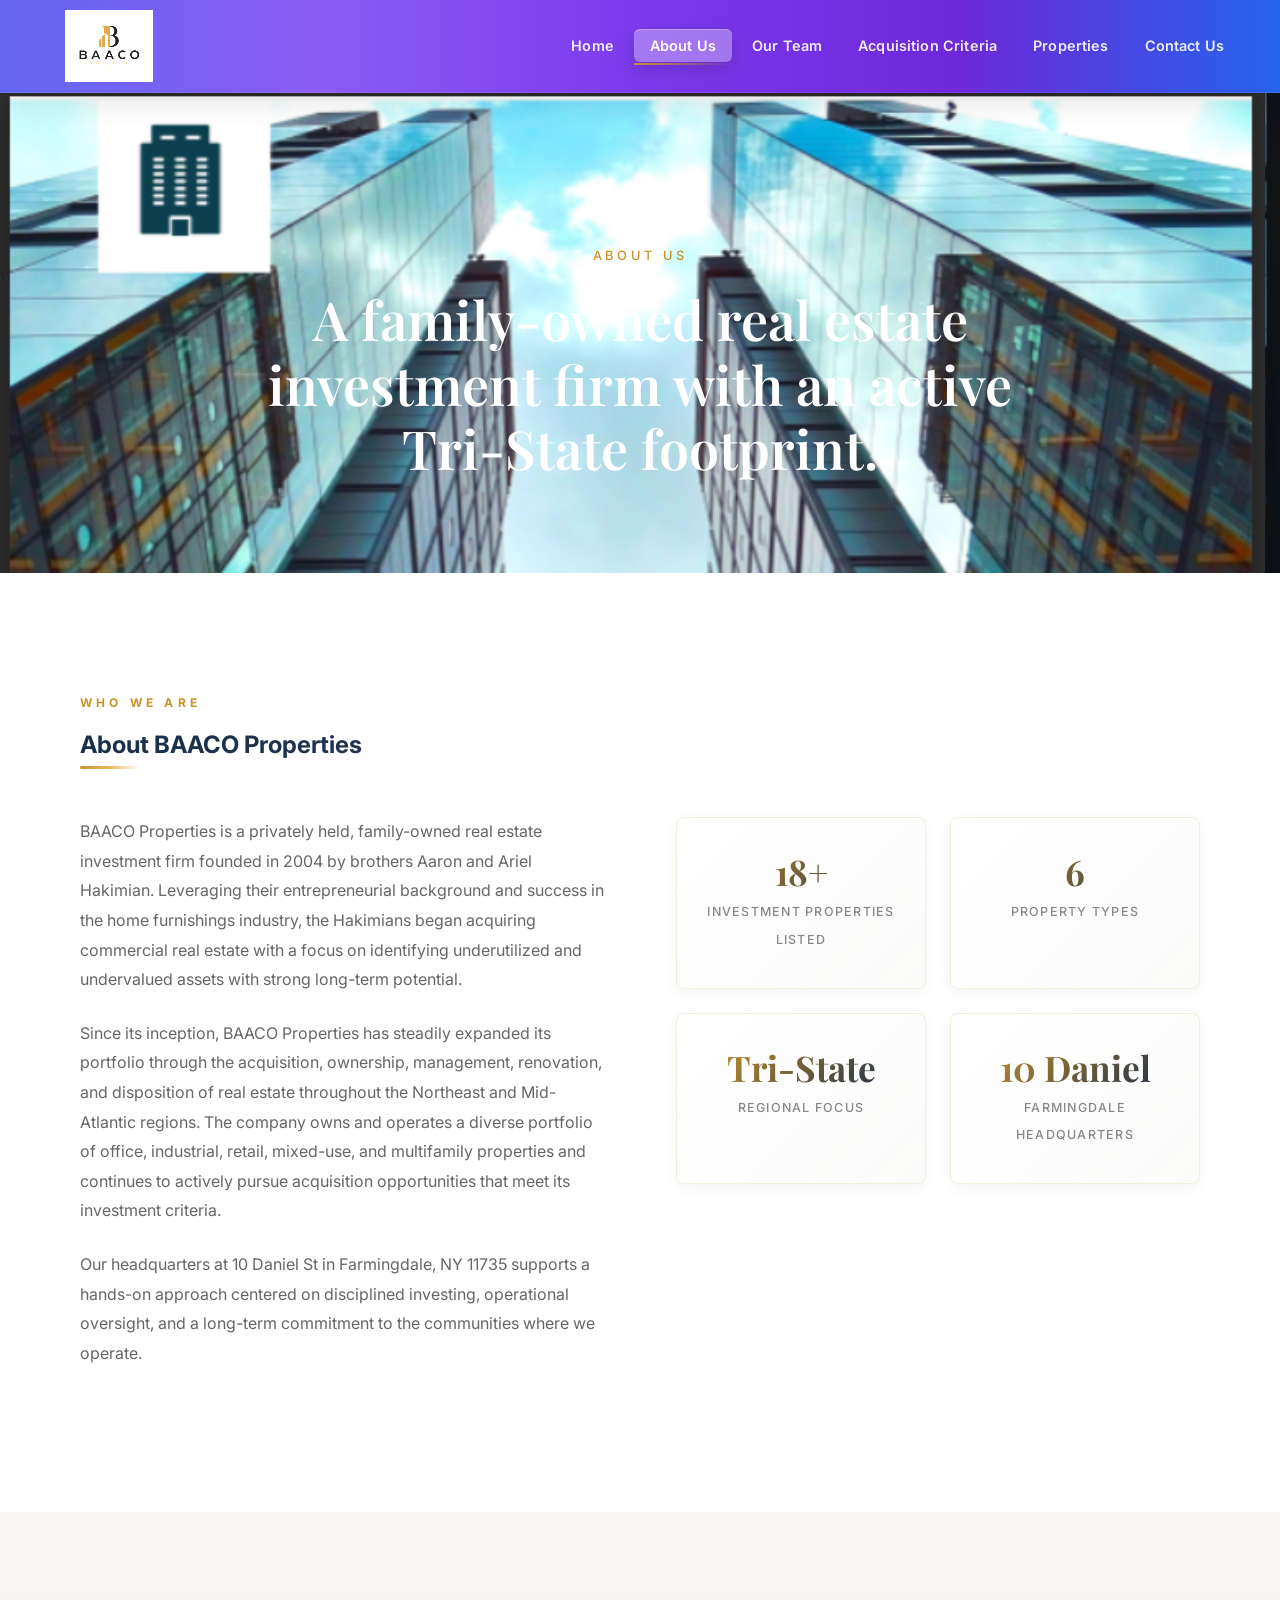
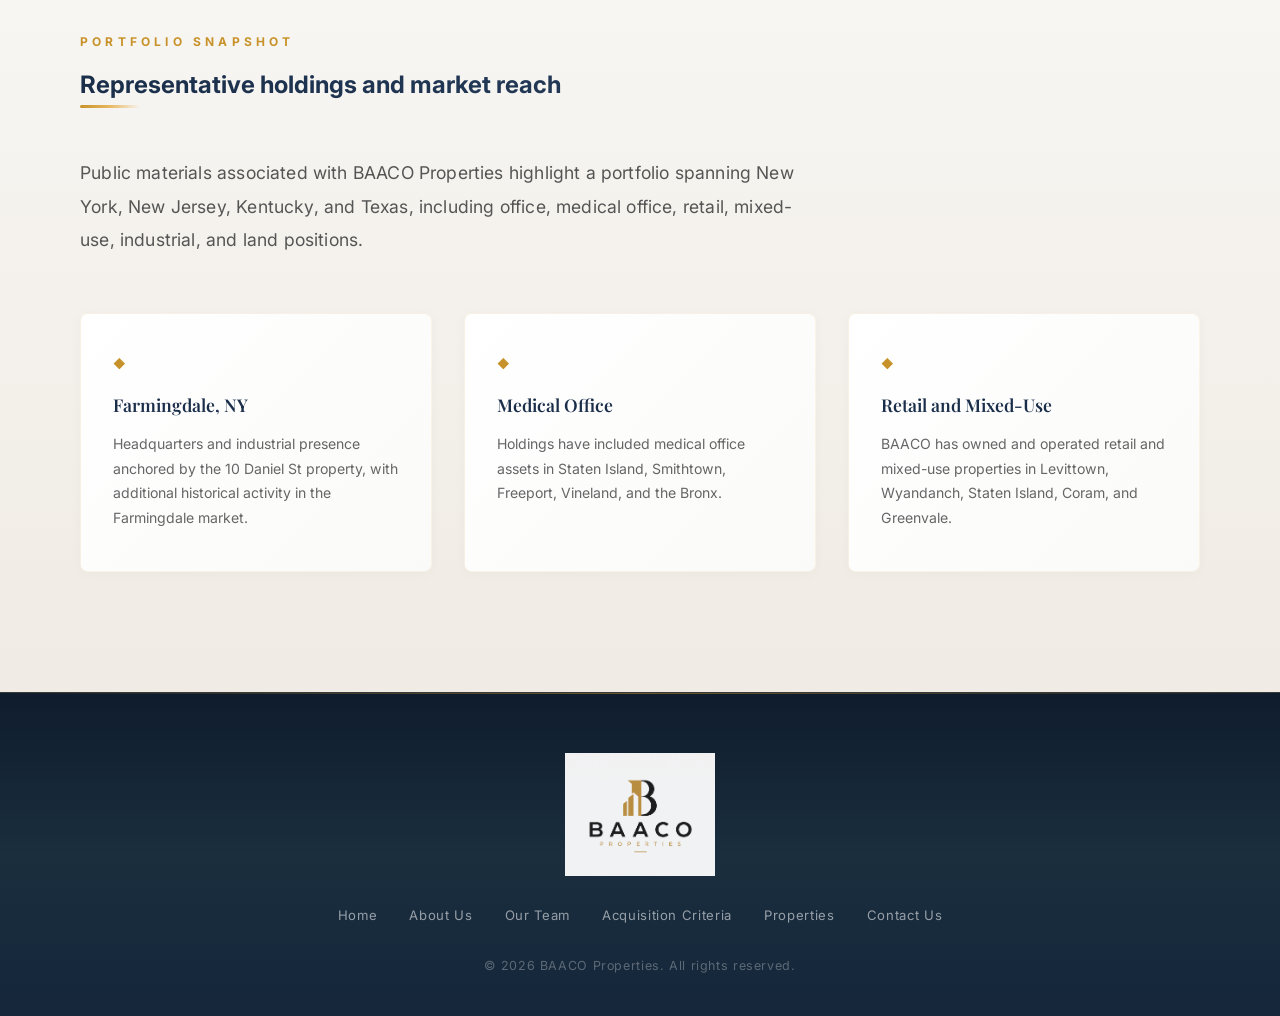
==== commit 3dea0c3c: "Add scrollable hero image to subpages" ====
--- a/about.html
+++ b/about.html
@@ -38,6 +38,13 @@
   </header>
 
   <section class="page-hero">
+    <div class="hero-media-scroller" aria-label="Scrollable building background image">
+      <img
+        src="Images/image.png"
+        alt="BAACO building background with BAACO Properties lettering"
+        class="hero-media-image"
+      />
+    </div>
     <div class="container">
       <p class="hero-sub">About Us</p>
       <h1 class="page-title">A family-owned real estate investment firm with an active Tri-State footprint.</h1>
--- a/styles.css
+++ b/styles.css
@@ -433,6 +433,7 @@
   overflow-y: auto;
   overflow-x: hidden;
   z-index: 1;
+  pointer-events: auto;
   scrollbar-gutter: stable;
   scrollbar-width: auto;
   scrollbar-color: #c8922a rgba(8, 19, 36, 0.72);
@@ -455,6 +456,7 @@
 
 .hero-media-image {
   width: 100%;
+  max-width: none;
   min-height: 100%;
   height: auto;
   display: block;
@@ -488,7 +490,10 @@
 .page-hero {
   min-height: 480px;
   padding: 140px 0 80px;
-  background: linear-gradient(135deg, #1a1a2e 0%, #16213e 40%, #0f3460 100%);
+  background:
+    linear-gradient(135deg, rgba(26, 26, 46, 0.82) 0%, rgba(22, 33, 62, 0.78) 40%, rgba(15, 52, 96, 0.74) 100%),
+    url('Images/image.png') center/cover no-repeat;
+  background-blend-mode: multiply;
   position: relative;
   overflow: hidden;
 }
@@ -933,7 +938,10 @@
   margin-top: 56px;
   padding: 38px;
   border-radius: 34px;
-  background: linear-gradient(135deg, #16253e 0%, #1d3960 100%);
+  background:
+    linear-gradient(135deg, rgba(22, 37, 62, 0.9) 0%, rgba(29, 57, 96, 0.82) 100%),
+    url('Images/image.png') center/cover no-repeat;
+  background-blend-mode: multiply;
   box-shadow: 0 30px 80px rgba(18, 28, 45, 0.18);
 }
 
@@ -1706,7 +1714,10 @@
 }
 
 .cta-section {
-  background: linear-gradient(135deg, #1a1a2e 0%, #16213e 40%, #0f3460 100%);
+  background:
+    linear-gradient(135deg, rgba(26, 26, 46, 0.84) 0%, rgba(22, 33, 62, 0.8) 40%, rgba(15, 52, 96, 0.76) 100%),
+    url('Images/image.png') center/cover no-repeat;
+  background-blend-mode: multiply;
   position: relative;
   overflow: hidden;
   color: #fff;
@@ -2104,7 +2115,10 @@
 .contact-background {
   position: absolute;
   inset: 0;
-  background: linear-gradient(135deg, #3a4a5e 0%, #2a3a4e 50%, #1a2a3e 100%);
+  background:
+    linear-gradient(135deg, rgba(58, 74, 94, 0.86) 0%, rgba(42, 58, 78, 0.82) 50%, rgba(26, 42, 62, 0.82) 100%),
+    url('Images/image.png') center/cover no-repeat;
+  background-blend-mode: multiply;
   z-index: 1;
 }
 
@@ -3106,7 +3120,7 @@
 /* Improved Hero Section */
 .hero {
   position: relative;
-  background: url('images/image.png') center/cover no-repeat, linear-gradient(135deg, #1a1a2e 0%, #16213e 40%, #0f3460 100%);
+  background: url('Images/image.png') center/cover no-repeat, linear-gradient(135deg, #1a1a2e 0%, #16213e 40%, #0f3460 100%);
   background-blend-mode: overlay;
 }
 
@@ -3159,7 +3173,10 @@
 /* CTA Section Enhancement */
 .cta-section {
   position: relative;
-  background: linear-gradient(135deg, #1a1a2e 0%, #16213e 40%, #0f3460 100%);
+  background:
+    linear-gradient(135deg, rgba(26, 26, 46, 0.84) 0%, rgba(22, 33, 62, 0.8) 40%, rgba(15, 52, 96, 0.76) 100%),
+    url('Images/image.png') center/cover no-repeat;
+  background-blend-mode: multiply;
   background-size: 400% 400%;
   animation: gradientShift 15s ease infinite;
 }
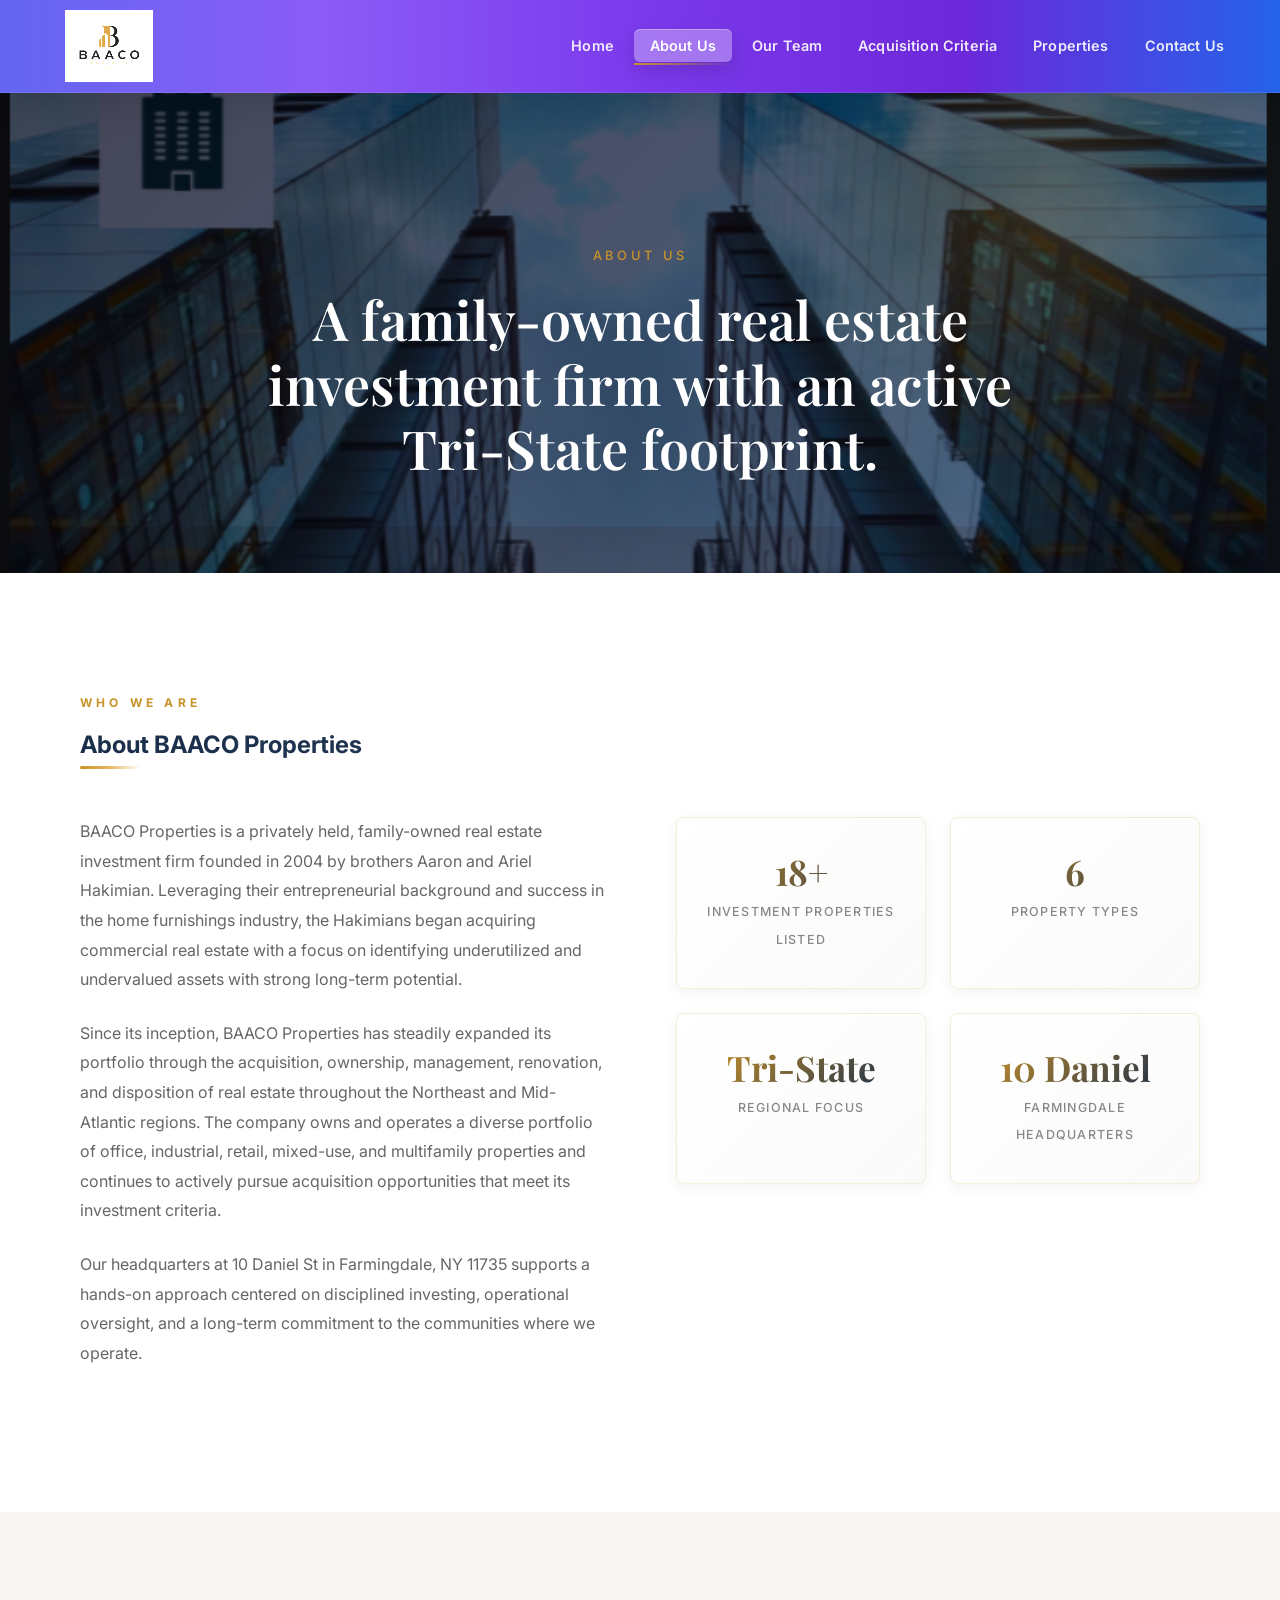
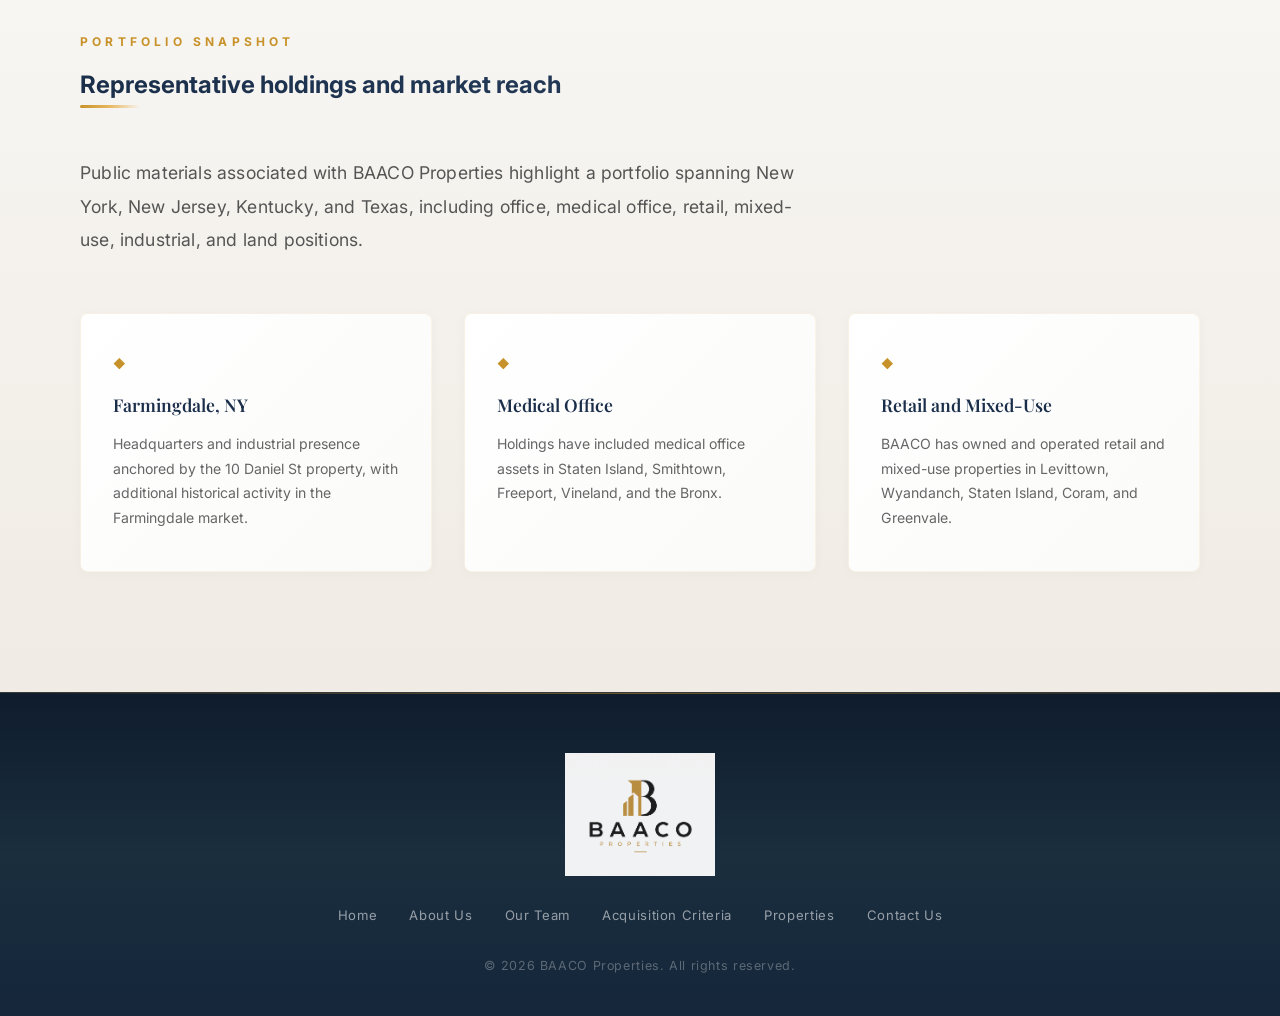
==== commit 95f1aa5b: "Update site logo asset" ====
--- a/about.html
+++ b/about.html
@@ -16,7 +16,7 @@
       <nav>
         <ul class="nav-links">
           <li><a href="index.html" class="nav-link">Home</a></li>
-          <li><a href="about.html" class="nav-link">About Us</a></li>
+          <li><a href="about.html" class="nav-link">About Us</a></li><!---about us should be available on the webspace-->
           <li><a href="team.html" class="nav-link">Our Team</a></li>
           <li><a href="acquisition.html" class="nav-link">Acquisition Criteria</a></li>
           <li><a href="properties.html" class="nav-link">Properties</a></li>
@@ -28,7 +28,7 @@
       </nav>
     </div>
     <div class="mobile-menu" id="mobileMenu">
-      <a href="index.html" class="mobile-link">Home</a> 
+      <a href="index.html" class="mobile-link">Home</a> <!---this is the mdeule menu that can be used for the header-->
       <a href="about.html" class="mobile-link">About Us</a>
       <a href="team.html" class="mobile-link">Our Team</a>
       <a href="acquisition.html" class="mobile-link">Acquisition Criteria</a>
@@ -37,7 +37,7 @@
     </div>
   </header>
 
-  <section class="page-hero">
+  <section class="page-hero"><!---this is the section class that can be used to access different properties-->
     <div class="hero-media-scroller" aria-label="Scrollable building background image">
       <img
         src="Images/image.png"
--- a/styles.css
+++ b/styles.css
@@ -496,6 +496,10 @@
   background-blend-mode: multiply;
   position: relative;
   overflow: hidden;
+}
+
+.page-hero .hero-media-scroller {
+  display: none;
 }
 
 .page-hero::before {
@@ -1589,6 +1593,8 @@
   overflow: hidden;
   background: #fff;
   border-radius: 0;
+  border: 1px solid rgba(26, 46, 74, 0.08);
+  box-shadow: 0 12px 32px rgba(18, 28, 45, 0.06);
 }
 
 .card-wide {
@@ -1616,6 +1622,19 @@
   margin-top: 0;
 }
 
+.properties-gallery .card-tall,
+.properties-gallery .card-large,
+.properties-gallery .card-wide {
+  grid-column: span 1;
+  grid-row: span 1;
+}
+
+.mosaic-card-link {
+  position: relative;
+  display: block;
+  overflow: hidden;
+}
+
 .mosaic-photo-image {
   width: 100%;
   height: 240px;
@@ -1631,27 +1650,257 @@
   height: 420px;
 }
 
+.properties-gallery .card-tall .mosaic-photo-image,
+.properties-gallery .card-large .mosaic-photo-image,
+.properties-gallery .card-wide .mosaic-photo-image {
+  height: 240px;
+}
+
 .mosaic-card:hover .mosaic-photo,
 .mosaic-card:hover .mosaic-photo-image {
   transform: scale(1.02);
 }
 
+.mosaic-card-overlay {
+  position: absolute;
+  inset: auto 0 0 0;
+  padding: 16px 18px;
+  background: linear-gradient(180deg, rgba(12, 24, 43, 0) 0%, rgba(12, 24, 43, 0.78) 100%);
+}
+
+.mosaic-card-badge {
+  display: inline-flex;
+  align-items: center;
+  min-height: 34px;
+  padding: 8px 14px;
+  border-radius: 999px;
+  background: rgba(255, 255, 255, 0.16);
+  color: #fff;
+  font-size: 0.72rem;
+  font-weight: 700;
+  letter-spacing: 0.12em;
+  text-transform: uppercase;
+  backdrop-filter: blur(10px);
+}
+
 .mosaic-meta {
-  padding: 14px 4px 0;
+  padding: 18px 18px 20px;
 }
 
 .mosaic-meta h3 {
   font-family: 'Playfair Display', serif;
   font-size: 1.2rem;
   color: #1a2e4a;
-  margin-bottom: 3px;
+  margin-bottom: 8px;
 }
 
 .mosaic-meta p {
   font-size: 0.83rem;
+  letter-spacing: 0.08em;
+  text-transform: uppercase;
+  color: #7b8190;
+}
+
+.property-page-hero .page-title {
+  max-width: 920px;
+}
+
+.property-detail-section {
+  border-top: 1px solid rgba(26, 46, 74, 0.06);
+}
+
+.property-back-link {
+  display: inline-flex;
+  align-items: center;
+  margin-bottom: 28px;
+  font-size: 0.82rem;
+  font-weight: 700;
   letter-spacing: 0.12em;
   text-transform: uppercase;
-  color: #7b8190;
+  text-decoration: none;
+  color: #1a2e4a;
+}
+
+.property-back-link:hover {
+  color: #c8922a;
+}
+
+.property-detail-shell {
+  display: grid;
+  grid-template-columns: minmax(0, 1.35fr) minmax(300px, 0.8fr);
+  gap: 34px;
+  align-items: start;
+}
+
+.property-detail-main {
+  display: grid;
+  gap: 28px;
+}
+
+.property-detail-media {
+  overflow: hidden;
+  border-radius: 28px;
+  border: 1px solid rgba(26, 46, 74, 0.08);
+  box-shadow: 0 24px 60px rgba(18, 28, 45, 0.12);
+  background: #fff;
+}
+
+.property-detail-image {
+  width: 100%;
+  display: block;
+  object-fit: cover;
+}
+
+.property-detail-copy {
+  padding: 34px;
+  border-radius: 30px;
+  border: 1px solid rgba(26, 46, 74, 0.08);
+  background: rgba(255, 255, 255, 0.92);
+  box-shadow: 0 24px 60px rgba(18, 28, 45, 0.08);
+}
+
+.property-detail-location {
+  margin-bottom: 24px;
+  font-size: 0.92rem;
+  font-weight: 700;
+  letter-spacing: 0.08em;
+  text-transform: uppercase;
+  color: #6b7280;
+}
+
+.property-description {
+  display: grid;
+  gap: 18px;
+}
+
+.property-description p {
+  color: #55606f;
+  line-height: 1.9;
+}
+
+.property-detail-aside {
+  position: sticky;
+  top: 116px;
+}
+
+.property-facts-card {
+  padding: 30px 26px;
+  border-radius: 30px;
+  background: linear-gradient(145deg, #16253e 0%, #21426b 100%);
+  box-shadow: 0 24px 60px rgba(18, 28, 45, 0.2);
+}
+
+.property-facts-card .section-label {
+  color: #d6a94b;
+}
+
+.property-facts-grid {
+  display: grid;
+  gap: 14px;
+  margin-top: 6px;
+}
+
+.property-fact-item {
+  padding: 16px 18px;
+  border-radius: 18px;
+  background: rgba(255, 255, 255, 0.08);
+  border: 1px solid rgba(255, 255, 255, 0.08);
+}
+
+.property-fact-label {
+  display: block;
+  margin-bottom: 6px;
+  font-size: 0.72rem;
+  font-weight: 700;
+  letter-spacing: 0.14em;
+  text-transform: uppercase;
+  color: rgba(255, 255, 255, 0.66);
+}
+
+.property-fact-value {
+  display: block;
+  color: #fff;
+  line-height: 1.5;
+}
+
+.property-detail-cta {
+  display: inline-flex;
+  justify-content: center;
+  width: 100%;
+  margin-top: 22px;
+  text-align: center;
+}
+
+.property-highlights-section {
+  margin-top: 46px;
+  padding: 34px;
+  border-radius: 30px;
+  background: linear-gradient(180deg, rgba(255, 255, 255, 0.9) 0%, rgba(249, 247, 242, 0.96) 100%);
+  border: 1px solid rgba(26, 46, 74, 0.08);
+  box-shadow: 0 22px 56px rgba(18, 28, 45, 0.08);
+}
+
+.property-highlights-grid {
+  display: grid;
+  grid-template-columns: repeat(2, minmax(0, 1fr));
+  gap: 20px;
+}
+
+.property-highlight-card {
+  padding: 22px 22px 20px;
+  border-radius: 22px;
+  background: #fff;
+  border: 1px solid rgba(26, 46, 74, 0.08);
+  box-shadow: 0 12px 26px rgba(18, 28, 45, 0.05);
+}
+
+.property-highlight-label {
+  display: block;
+  margin-bottom: 10px;
+  font-size: 0.76rem;
+  font-weight: 700;
+  letter-spacing: 0.14em;
+  text-transform: uppercase;
+  color: #c8922a;
+}
+
+.property-highlight-card p {
+  color: #55606f;
+  line-height: 1.75;
+}
+
+.property-map-section {
+  margin-top: 46px;
+  padding: 34px;
+  border-radius: 30px;
+  background: linear-gradient(180deg, rgba(255, 255, 255, 0.92) 0%, rgba(247, 244, 238, 0.98) 100%);
+  border: 1px solid rgba(26, 46, 74, 0.08);
+  box-shadow: 0 22px 56px rgba(18, 28, 45, 0.08);
+}
+
+.property-map-header {
+  display: flex;
+  justify-content: space-between;
+  align-items: flex-start;
+  gap: 24px;
+}
+
+.property-map-header .divider {
+  margin-bottom: 0;
+}
+
+.property-map-frame {
+  margin-top: 26px;
+  overflow: hidden;
+  border-radius: 24px;
+  box-shadow: 0 16px 42px rgba(18, 28, 45, 0.1);
+}
+
+.property-map-frame iframe {
+  width: 100%;
+  height: 460px;
+  border: none;
+  display: block;
 }
 
 .contact-grid {
@@ -2690,6 +2939,15 @@
     grid-template-columns: repeat(2, minmax(0, 1fr));
   }
 
+  .property-detail-shell,
+  .property-highlights-grid {
+    grid-template-columns: 1fr;
+  }
+
+  .property-detail-aside {
+    position: static;
+  }
+
   .card-tall,
   .card-large {
     grid-row: span 1;
@@ -2757,6 +3015,23 @@
 
   .properties-mosaic {
     grid-template-columns: 1fr;
+  }
+
+  .property-detail-copy,
+  .property-facts-card,
+  .property-highlights-section,
+  .property-map-section {
+    padding: 24px 20px;
+    border-radius: 22px;
+  }
+
+  .property-map-header {
+    flex-direction: column;
+    align-items: flex-start;
+  }
+
+  .property-map-frame iframe {
+    height: 320px;
   }
 
   .acquisition-intro-panel,
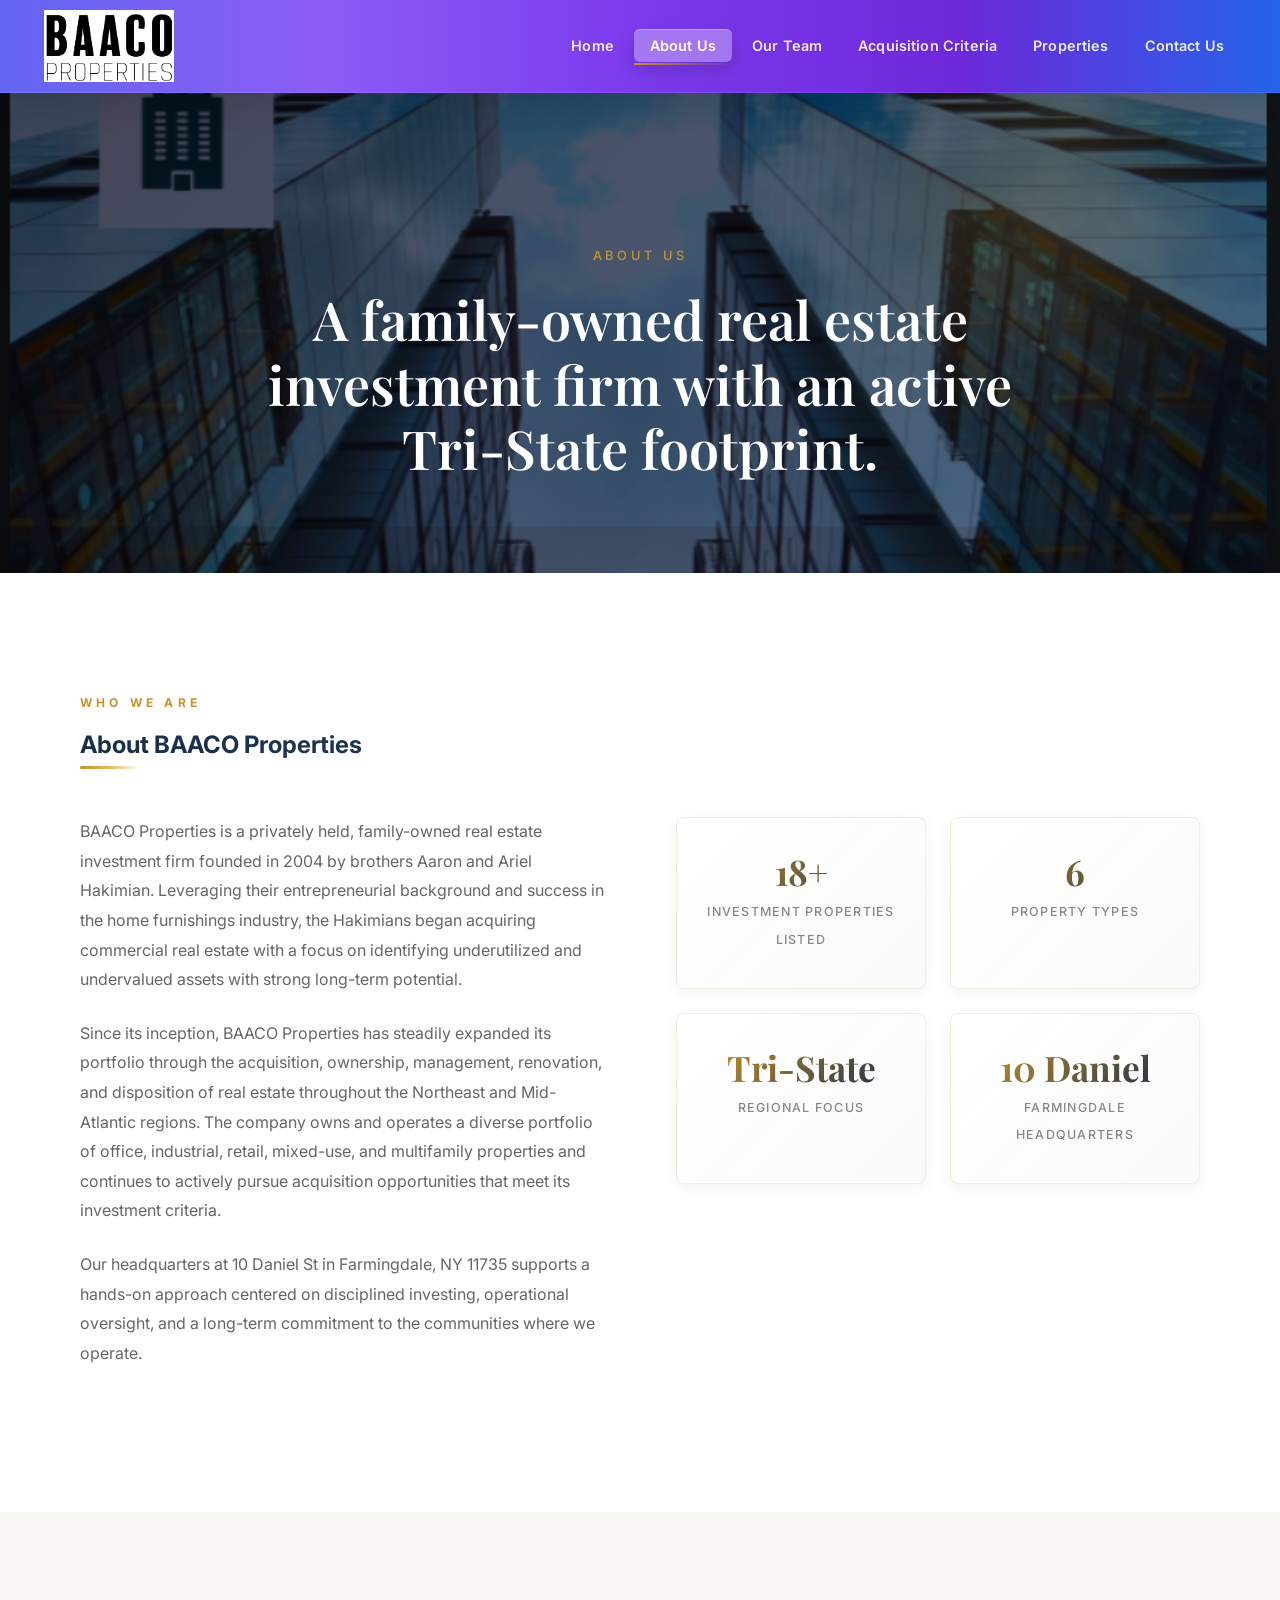
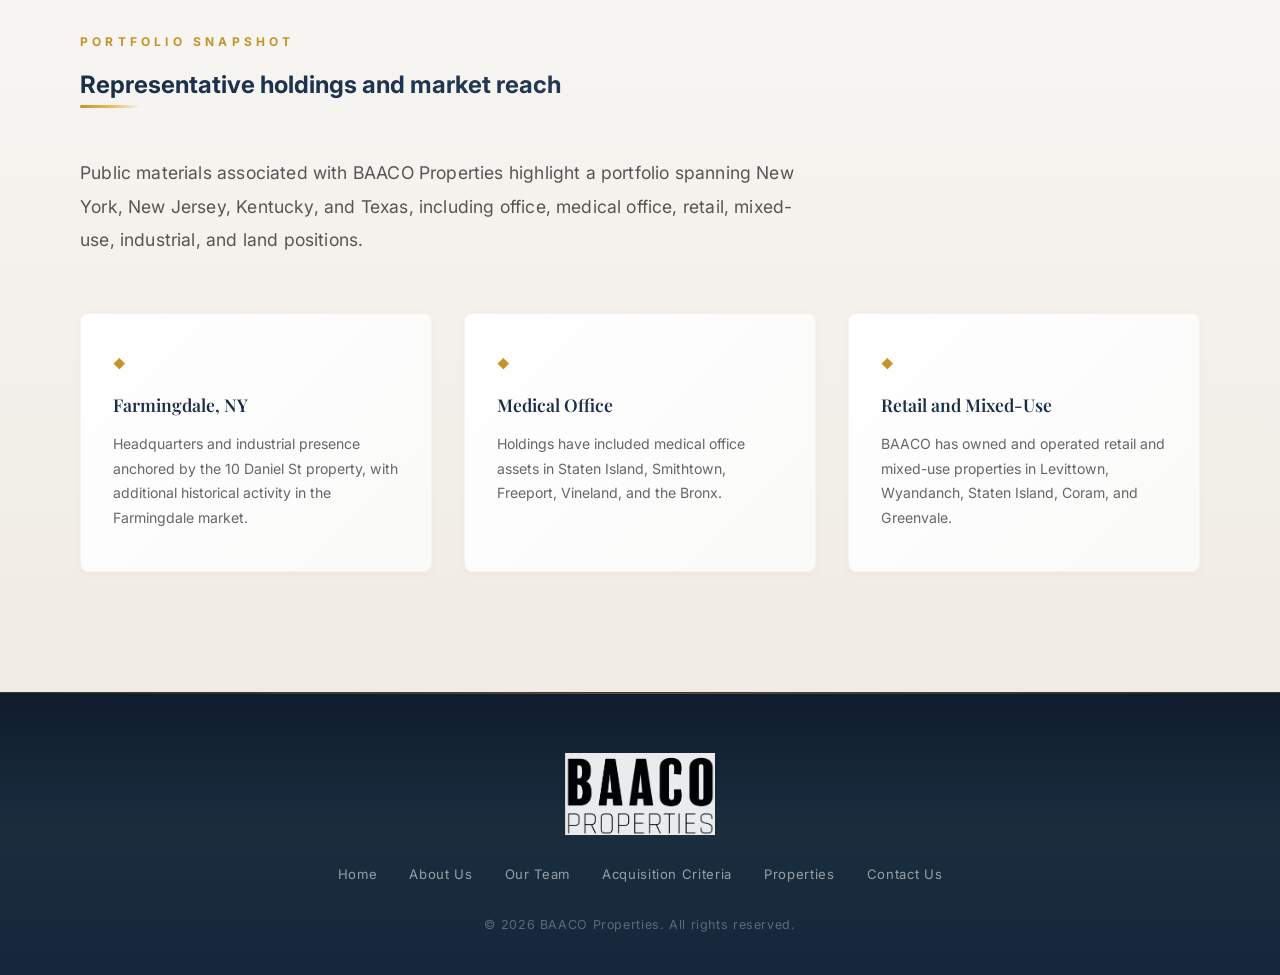
==== commit 0aee4003: "Fix about page logo reference" ====
--- a/about.html
+++ b/about.html
@@ -11,7 +11,7 @@
   <header id="header">
     <div class="header-inner">
       <a href="index.html" class="logo">
-        <img src="Images/ChatGPT Image Jun 22, 2026, 10_17_22 AM.png" alt="BAACO Properties logo" class="logo-image" />
+        <img src="Images/Screenshot 2026-06-25 130906.png" alt="BAACO Properties logo" class="logo-image" />
       </a>
       <nav>
         <ul class="nav-links">
@@ -121,7 +121,7 @@
   <footer class="footer">
     <div class="container footer-inner">
       <div class="footer-logo">
-        <img src="Images/ChatGPT Image Jun 22, 2026, 10_17_22 AM.png" alt="BAACO Properties logo" class="footer-logo-image" />
+        <img src="Images/Screenshot 2026-06-25 130906.png" alt="BAACO Properties logo" class="footer-logo-image" />
       </div>
       <div class="footer-links">
         <a href="index.html">Home</a>
@@ -138,4 +138,3 @@
   <script src="script.js"></script>
 </body>
 </html>
-
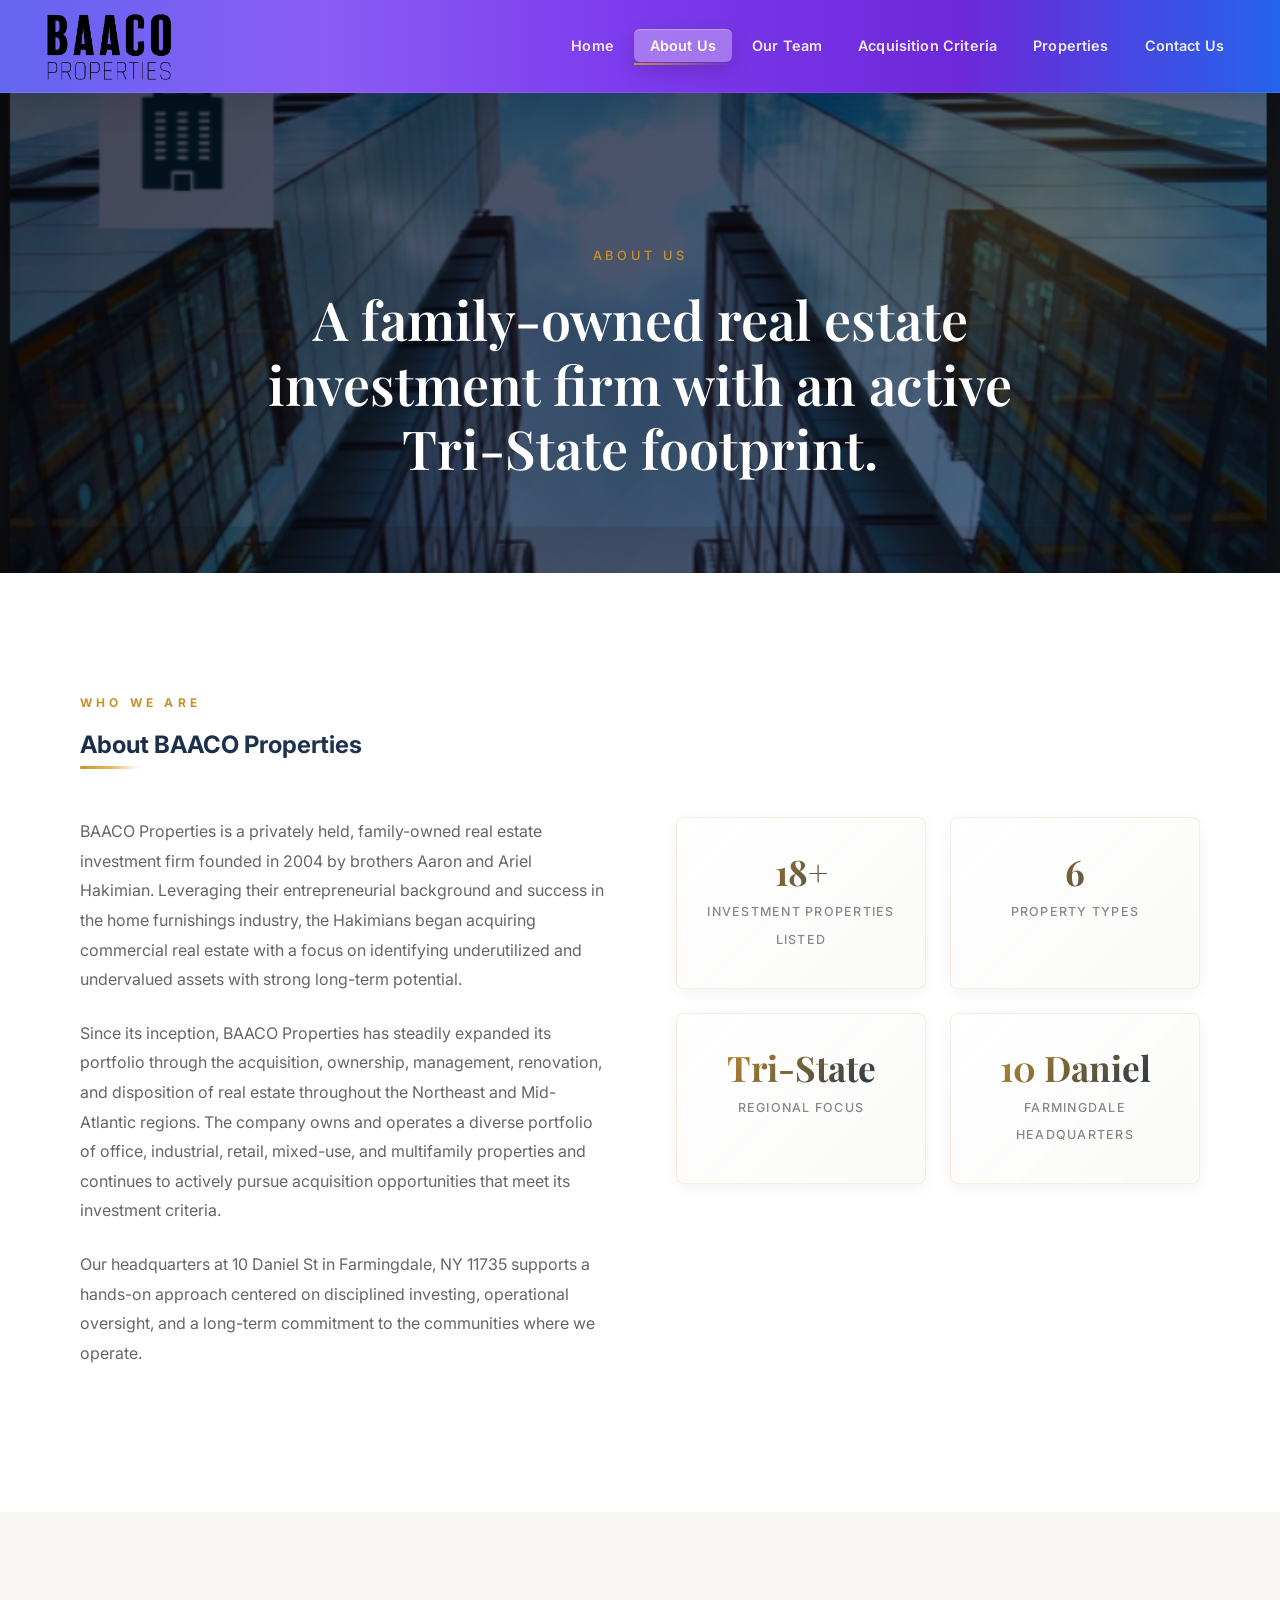
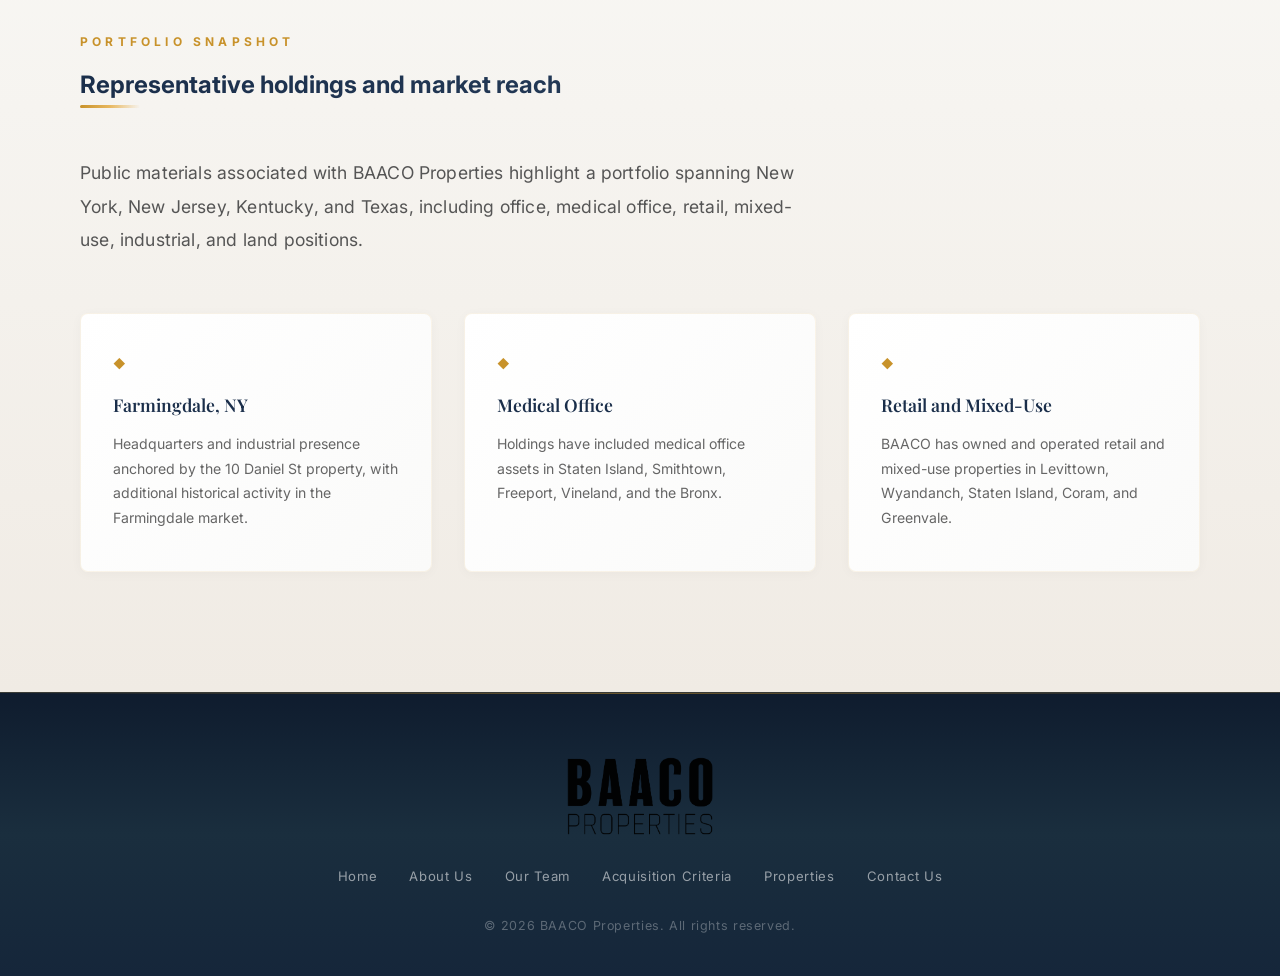
==== commit 90060822: "Update site logo and browser theme color" ====
--- a/about.html
+++ b/about.html
@@ -3,6 +3,7 @@
 <head>
   <meta charset="UTF-8" />
   <meta name="viewport" content="width=device-width, initial-scale=1.0" />
+  <meta name="theme-color" content="#241b17" />
   <title>BAACO Properties | About Us</title>
   <link rel="stylesheet" href="styles.css" />
   <link href="https://fonts.googleapis.com/css2?family=Playfair+Display:wght@400;600;700&family=Inter:wght@300;400;500;600&display=swap" rel="stylesheet" />
@@ -11,7 +12,7 @@
   <header id="header">
     <div class="header-inner">
       <a href="index.html" class="logo">
-        <img src="Images/Screenshot 2026-06-25 130906.png" alt="BAACO Properties logo" class="logo-image" />
+        <img src="Images/Baaco Properties LOGO WEB.png" alt="BAACO Properties logo" class="logo-image" />
       </a>
       <nav>
         <ul class="nav-links">
@@ -121,7 +122,7 @@
   <footer class="footer">
     <div class="container footer-inner">
       <div class="footer-logo">
-        <img src="Images/Screenshot 2026-06-25 130906.png" alt="BAACO Properties logo" class="footer-logo-image" />
+        <img src="Images/Baaco Properties LOGO WEB.png" alt="BAACO Properties logo" class="footer-logo-image" />
       </div>
       <div class="footer-links">
         <a href="index.html">Home</a>
--- a/styles.css
+++ b/styles.css
@@ -430,35 +430,29 @@
 .hero-media-scroller {
   position: absolute;
   inset: 0;
-  overflow-y: auto;
-  overflow-x: hidden;
+  overflow: hidden;
   z-index: 1;
-  pointer-events: auto;
-  scrollbar-gutter: stable;
-  scrollbar-width: auto;
-  scrollbar-color: #c8922a rgba(8, 19, 36, 0.72);
+  pointer-events: none;
 }
 
 .hero-media-scroller::-webkit-scrollbar {
-  width: 18px;
+  display: none;
 }
 
 .hero-media-scroller::-webkit-scrollbar-track {
-  background: rgba(8, 19, 36, 0.72);
-  border-left: 1px solid rgba(255, 255, 255, 0.14);
+  display: none;
 }
 
 .hero-media-scroller::-webkit-scrollbar-thumb {
-  background: linear-gradient(180deg, #e3b557 0%, #c8922a 100%);
-  border-radius: 999px;
-  border: 3px solid rgba(8, 19, 36, 0.72);
+  display: none;
 }
 
 .hero-media-image {
   width: 100%;
   max-width: none;
   min-height: 100%;
-  height: auto;
+  height: 100%;
+  object-fit: cover;
   display: block;
 }
 
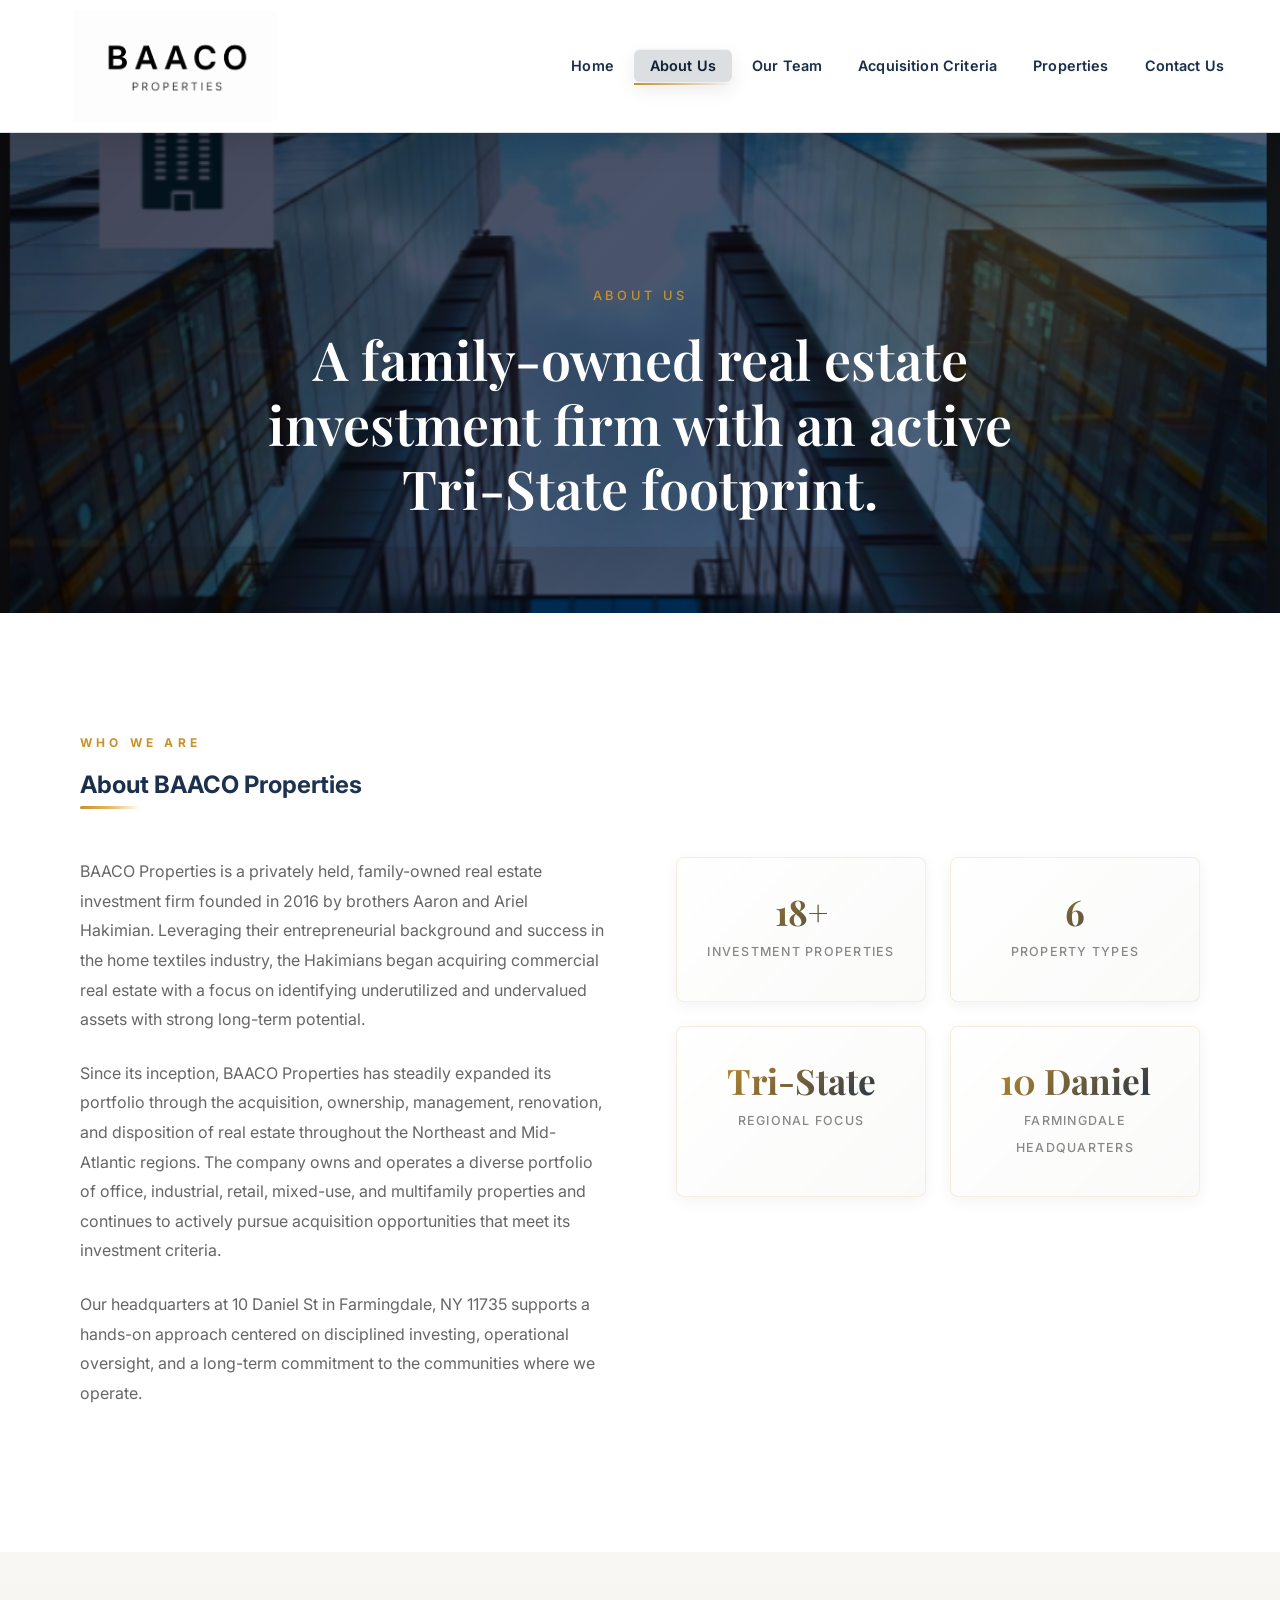
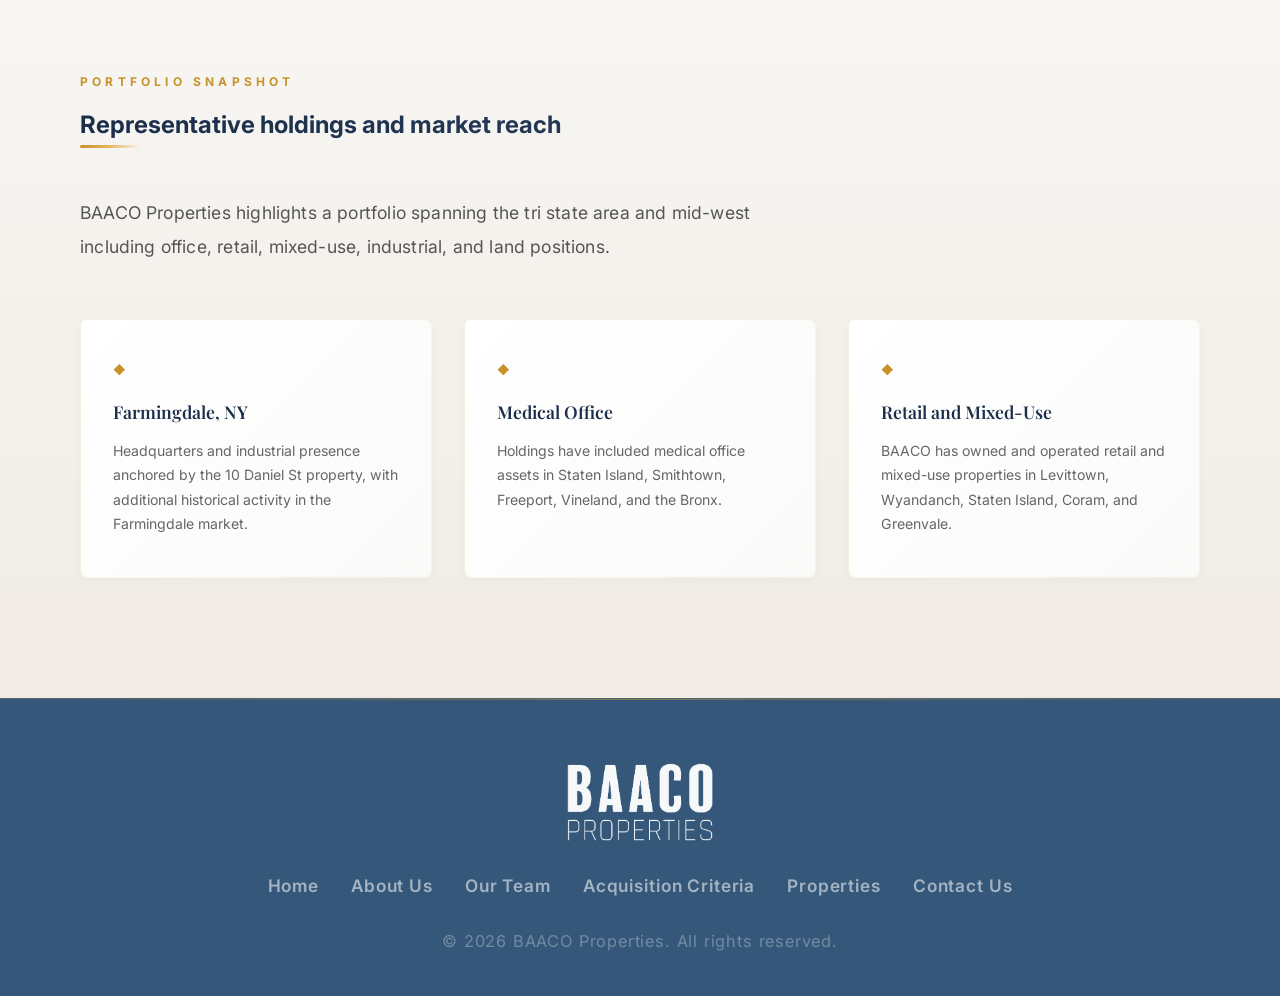
==== commit 48654e37: "Update BAACO site pages and branding assets" ====
--- a/about.html
+++ b/about.html
@@ -12,7 +12,7 @@
   <header id="header">
     <div class="header-inner">
       <a href="index.html" class="logo">
-        <img src="Images/Baaco Properties LOGO WEB.png" alt="BAACO Properties logo" class="logo-image" />
+        <img src="Images/Baaco logo image.png" alt="BAACO Properties logo" class="logo-image" />
       </a>
       <nav>
         <ul class="nav-links">
@@ -60,7 +60,7 @@
       <div class="overview-grid">
         <div class="overview-text">
           <p>
-            BAACO Properties is a privately held, family-owned real estate investment firm founded in 2004 by brothers Aaron and Ariel Hakimian. Leveraging their entrepreneurial background and success in the home furnishings industry, the Hakimians began acquiring commercial real estate with a focus on identifying underutilized and undervalued assets with strong long-term potential.
+            BAACO Properties is a privately held, family-owned real estate investment firm founded in 2016 by brothers Aaron and Ariel Hakimian. Leveraging their entrepreneurial background and success in the home textiles industry, the Hakimians began acquiring commercial real estate with a focus on identifying underutilized and undervalued assets with strong long-term potential.
           </p>
           <p>
             Since its inception, BAACO Properties has steadily expanded its portfolio through the acquisition, ownership, management, renovation, and disposition of real estate throughout the Northeast and Mid-Atlantic regions. The company owns and operates a diverse portfolio of office, industrial, retail, mixed-use, and multifamily properties and continues to actively pursue acquisition opportunities that meet its investment criteria.
@@ -72,7 +72,7 @@
         <div class="overview-stats">
           <div class="stat-card">
             <span class="stat-number">18+</span>
-            <span class="stat-label">Investment Properties Listed</span>
+            <span class="stat-label">Investment Properties</span>
           </div>
           <div class="stat-card">
             <span class="stat-number">6</span>
@@ -97,7 +97,7 @@
       <h2 class="section-title">Representative holdings and market reach</h2>
       <div class="divider"></div>
       <p class="section-intro">
-        Public materials associated with BAACO Properties highlight a portfolio spanning New York, New Jersey, Kentucky, and Texas, including office, medical office, retail, mixed-use, industrial, and land positions.
+        BAACO Properties highlights a portfolio spanning the tri state area and mid-west including office, retail, mixed-use, industrial, and land positions.
       </p>
       <div class="criteria-grid">
         <div class="criteria-card">
@@ -122,7 +122,7 @@
   <footer class="footer">
     <div class="container footer-inner">
       <div class="footer-logo">
-        <img src="Images/Baaco Properties LOGO WEB.png" alt="BAACO Properties logo" class="footer-logo-image" />
+        <img src="Images/Baaco Properties LOGO WEB White.png" alt="BAACO Properties logo" class="footer-logo-image" />
       </div>
       <div class="footer-links">
         <a href="index.html">Home</a>
--- a/styles.css
+++ b/styles.css
@@ -249,10 +249,10 @@
   left: 0;
   width: 100%;
   z-index: 1000;
-  background: linear-gradient(90deg, #6366f1 0%, #8b5cf6 25%, #7c3aed 50%, #6d28d9 75%, #2563eb 100%);
+  background: #ffffff;
   backdrop-filter: blur(12px);
   -webkit-backdrop-filter: blur(12px);
-  border-bottom: 1px solid rgba(255, 255, 255, 0.1);
+  border-bottom: 1px solid rgba(20, 37, 60, 0.14);
   transition: box-shadow 0.3s ease;
   box-shadow: 0 10px 30px rgba(0, 0, 0, 0.1);
 }
@@ -265,7 +265,7 @@
   max-width: 1280px;
   margin: 0 auto;
   padding: 10px 40px;
-  min-height: 92px;
+  min-height: 112px;
   display: flex;
   align-items: center;
   justify-content: space-between;
@@ -283,16 +283,16 @@
 
 .logo-image {
   display: block;
-  width: 138px;
-  max-height: 72px;
+  width: 270px;
+  max-height: 112px;
   height: auto;
   object-fit: contain;
-  filter: brightness(1.15);
+  filter: none;
   transition: filter 0.3s ease;
 }
 
 .logo:hover .logo-image {
-  filter: brightness(1.35);
+  filter: brightness(0.95);
 }
 
 nav {
@@ -310,7 +310,7 @@
 .nav-link {
   font-size: 0.9rem;
   font-weight: 500;
-  color: rgba(255, 255, 255, 0.9);
+  color: #1a2e4a;
   text-decoration: none;
   letter-spacing: 0.01em;
   padding: 8px 16px;
@@ -325,7 +325,7 @@
   content: "";
   position: absolute;
   inset: 0;
-  background: rgba(255, 255, 255, 0.15);
+  background: rgba(20, 37, 60, 0.08);
   border-radius: 6px;
   opacity: 0;
   transition: opacity 0.3s ease;
@@ -339,10 +339,10 @@
 
 .nav-link:hover,
 .nav-link.active {
-  color: #ffffff;
-  background: rgba(255, 255, 255, 0.2);
+  color: #0f1f35;
+  background: rgba(20, 37, 60, 0.08);
   backdrop-filter: blur(10px);
-  box-shadow: 0 8px 20px rgba(0, 0, 0, 0.15), inset 0 1px 0 rgba(255, 255, 255, 0.3);
+  box-shadow: 0 8px 20px rgba(0, 0, 0, 0.08), inset 0 1px 0 rgba(255, 255, 255, 0.6);
 }
 
 .hamburger {
@@ -360,13 +360,13 @@
   display: block;
   width: 24px;
   height: 2px;
-  background: rgba(255, 255, 255, 0.9);
+  background: #1a2e4a;
   border-radius: 2px;
   transition: all 0.3s cubic-bezier(0.34, 1.56, 0.64, 1);
 }
 
 .hamburger:hover span {
-  background: #ffffff;
+  background: #0f1f35;
 }
 
 .hamburger.open span:nth-child(1) {
@@ -384,9 +384,9 @@
 .mobile-menu {
   display: none;
   flex-direction: column;
-  background: linear-gradient(180deg, rgba(99, 102, 241, 0.95) 0%, rgba(124, 58, 237, 0.95) 100%);
-  padding: 12px 40px 20px;
-  border-top: 1px solid rgba(255, 255, 255, 0.1);
+  background: rgba(255, 255, 255, 0.98);
+  padding: 12px 40px 0;
+  border-top: 1px solid rgba(20, 37, 60, 0.12);
   backdrop-filter: blur(10px);
 }
 
@@ -398,16 +398,20 @@
 .mobile-link {
   font-size: 0.95rem;
   font-weight: 500;
-  color: rgba(255, 255, 255, 0.9);
+  color: #1a2e4a;
   text-decoration: none;
   padding: 12px 0;
-  border-bottom: 1px solid rgba(255, 255, 255, 0.1);
+  border-bottom: 1px solid rgba(20, 37, 60, 0.1);
   transition: all 0.3s ease;
+}
+
+.mobile-link:last-child {
+  border-bottom: none;
 }
 
 .mobile-link:hover,
 .mobile-link.active {
-  color: #ffffff;
+  color: #0f1f35;
   padding-left: 8px;
 }
 
@@ -953,6 +957,11 @@
   color: #fff;
 }
 
+.acquisition-thresholds-copy .section-title {
+  background: none;
+  -webkit-text-fill-color: #fff;
+}
+
 .acquisition-thresholds-copy .section-label {
   color: #d6a94b;
 }
@@ -1067,7 +1076,7 @@
 
 .team-grid {
   display: grid;
-  grid-template-columns: repeat(auto-fit, minmax(250px, 1fr));
+  grid-template-columns: repeat(2, minmax(0, 1fr));
   gap: 28px;
 }
 
@@ -2768,7 +2777,9 @@
   display: block;
   width: 150px;
   height: auto;
-  opacity: 0.95;
+  opacity: 0.96;
+  filter: brightness(0) invert(1);
+  mix-blend-mode: screen;
 }
 
 .team-page {
@@ -2875,7 +2886,8 @@
 }
 
 .footer-links a {
-  font-size: 0.82rem;
+  font-size: 1.08rem;
+  font-weight: 600;
   color: rgba(255, 255, 255, 0.55);
   text-decoration: none;
   letter-spacing: 0.05em;
@@ -2887,7 +2899,7 @@
 }
 
 .footer-copy {
-  font-size: 0.78rem;
+  font-size: 1.02rem;
   color: rgba(255, 255, 255, 0.3);
   letter-spacing: 0.05em;
 }
@@ -2969,15 +2981,19 @@
   }
 
   .mobile-menu {
-    padding: 12px 20px 20px;
+    padding: 12px 20px 0;
   }
 
   .container {
     padding: 0 20px;
   }
 
+  .team-grid {
+    grid-template-columns: 1fr;
+  }
+
   .header-inner {
-    height: 76px;
+    height: 92px;
   }
 
   .section {
@@ -3067,7 +3083,7 @@
 
   .logo-image,
   .footer-logo-image {
-    width: 124px;
+    width: 200px;
   }
 
   .team-card {
@@ -3424,7 +3440,7 @@
 
 /* Footer Enhancement */
 .footer {
-  background: linear-gradient(180deg, #0f1c2e 0%, #1a2e3e 50%, #15263a 100%);
+  background: #35587a;
   position: relative;
   overflow: hidden;
 }
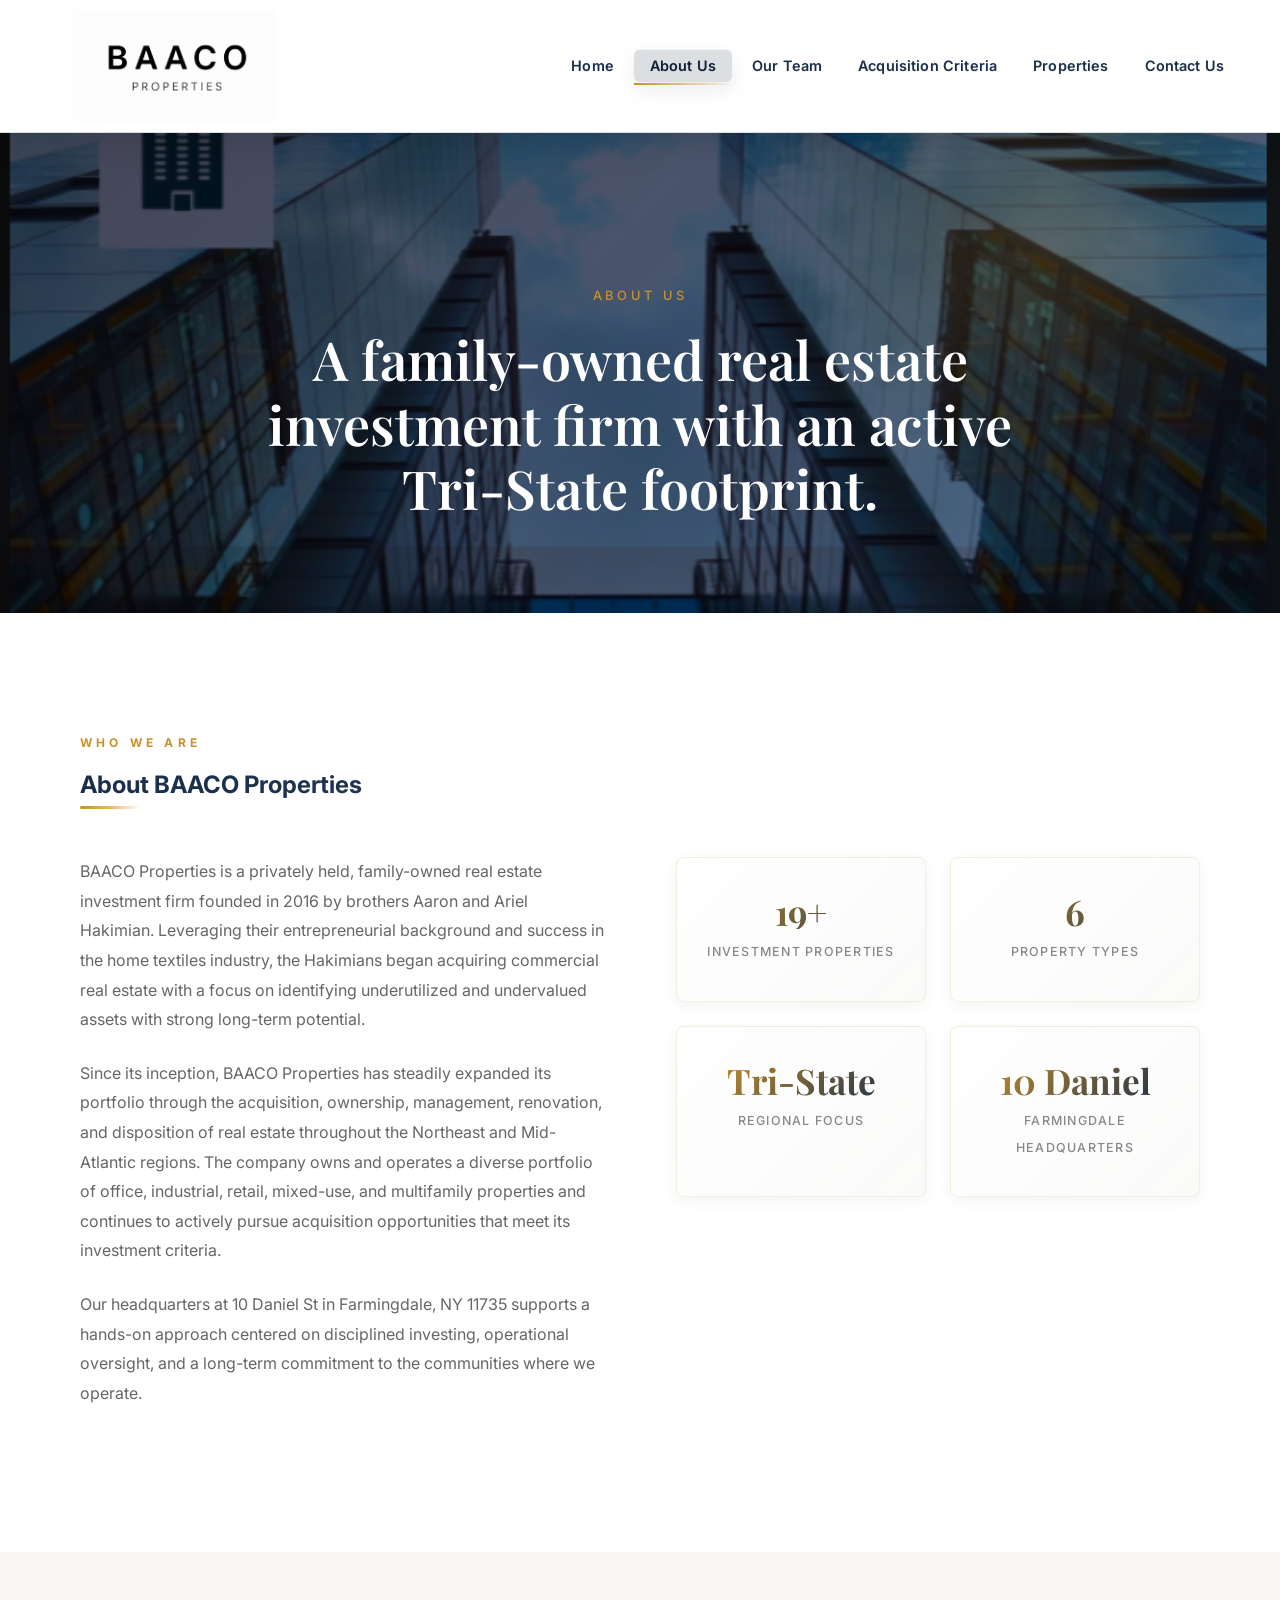
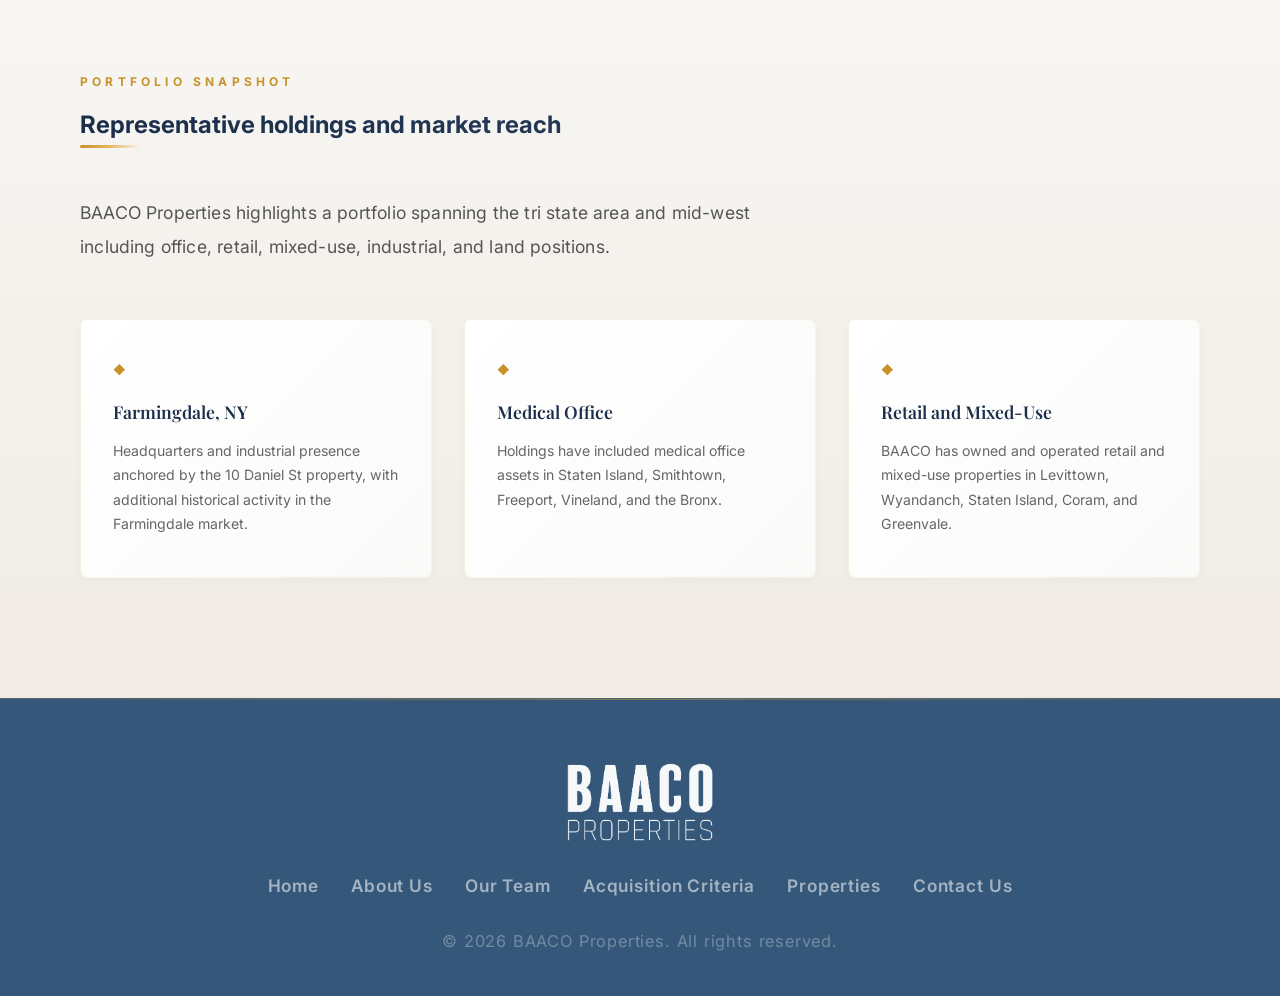
==== commit db65adf2: "Add St. Anthony office property" ====
--- a/about.html
+++ b/about.html
@@ -71,7 +71,7 @@
         </div>
         <div class="overview-stats">
           <div class="stat-card">
-            <span class="stat-number">18+</span>
+            <span class="stat-number">19+</span>
             <span class="stat-label">Investment Properties</span>
           </div>
           <div class="stat-card">
